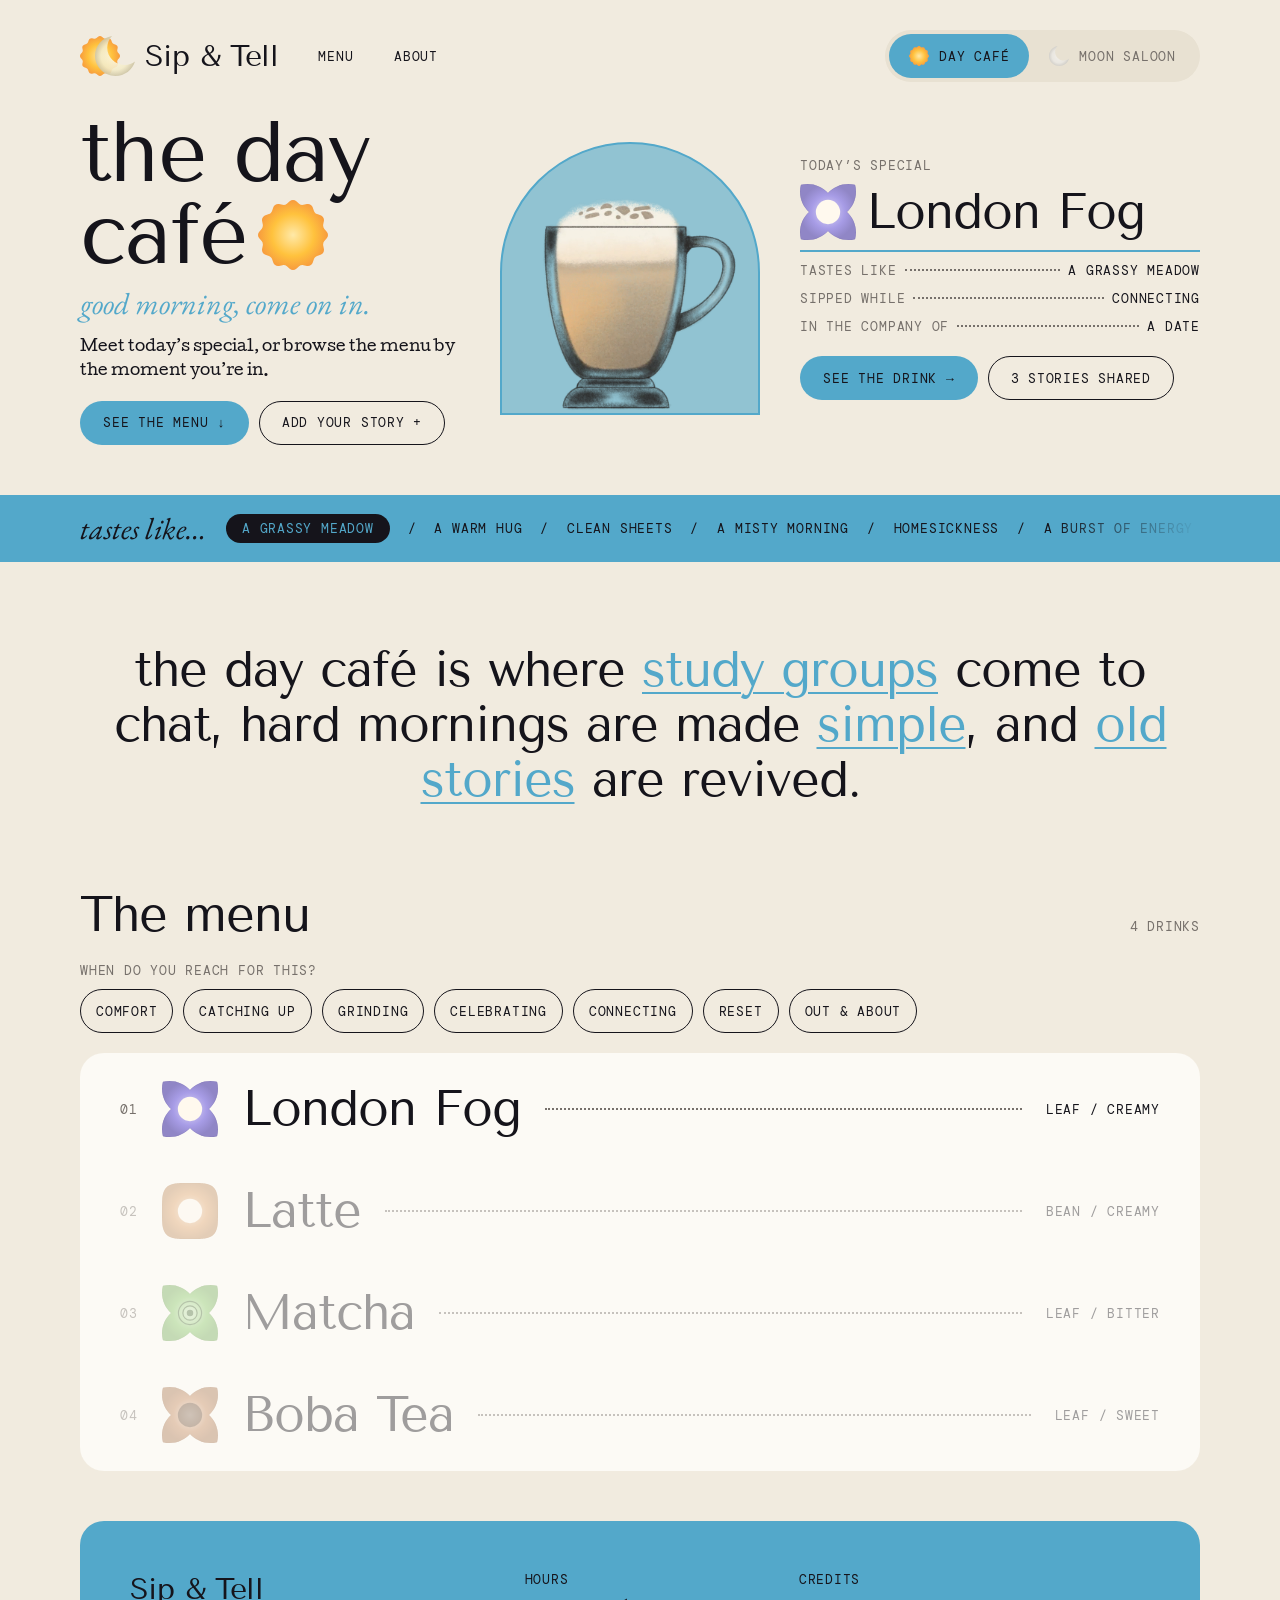
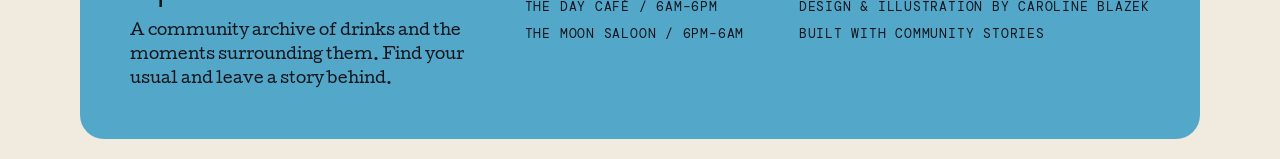
==== day/index.html @ 37a7fa0b "structural build" ====
<!doctype html>
<html lang="en" data-space="day" data-page="home" data-root="..">
<head>
  <meta charset="utf-8">
  <meta name="viewport" content="width=device-width, initial-scale=1">
  <title>The Day Café / Sip & Tell</title>
  <meta name="description" content="Sip & Tell is a community archive of drinks and the moments surrounding them.">
  <link rel="icon" href="../assets/favicon/favicon.svg" type="image/svg+xml">
  <link rel="icon" href="../favicon.ico" sizes="any">
  <link rel="preconnect" href="https://fonts.googleapis.com">
  <link rel="preconnect" href="https://fonts.gstatic.com" crossorigin>
  <link rel="stylesheet" href="../tokens.css">
  <link rel="stylesheet" href="../styles.css">
  <script src="../app.js" defer></script>
</head>
<body>
  <a class="skip-link" href="#main">Skip to content</a>
  <div id="app" aria-live="polite"></div>
  <noscript><p class="noscript">Sip &amp; Tell needs JavaScript to show its menu and stories.</p></noscript>
</body>
</html>
---- tokens.css ----
/* Sip & Tell design tokens. Mirrors tokens.json.
   Set the theme on <html> or <body>: data-space="day" | data-space="moon". */

@import url('https://fonts.googleapis.com/css2?family=Cutive&family=DM+Mono:wght@400;500&family=EB+Garamond:ital@1&family=Tenor+Sans&display=swap');

:root {
  /* Shared */
  --error: #FF5F6D;
  --mark-neutral: #BDB4CC;

  /* Type families */
  --font-display: 'Tenor Sans', serif;
  --font-italic: 'EB Garamond', serif;
  --font-body: 'Cutive', serif;
  --font-mono: 'DM Mono', monospace;

  /* Type scale */
  --fs-location: 86px;   /* home hero space name */
  --icon-location: 70px;
  --fs-display: 72px;
  --fs-header: 50px;
  --fs-wordmark: 30px;
  --fs-header-italic: 30px;
  --fs-inline-italic: 22px;
  --fs-body: 15px;
  --fs-mono: 15px;
  --fs-meta: 13px;
  --ls-display: -0.02em;
  --ls-meta: 0.06em;

  /* Spacing (Figma: Spacing collection, Desktop / Mobile modes) */
  --space-tight: 4px;     /* switch + toggle inner padding */
  --space-group: 10px;    /* inside a group: label + text, tags, list rows */
  --space-item: 20px;     /* between items in a card or section */
  --space-section: 30px;  /* card padding, between sections */
  --space-block: 50px;    /* large cards, big section breaks */

  /* Layout */
  --content-max: 1280px;
  --gutter: 80px;
  --section-gap: 50px;

  /* Shape */
  --radius-card: 24px;
  --radius-inner: 16px;
  --radius-pill: 999px;
  --stroke-hairline: 1px;
  --stroke-accent: 2px;

  /* Marks */
  --mark-core-blur: 5px;
}

/* The Day Café (default) */
:root,
[data-space="day"] {
  --page: #F1EBDF;
  --card: #FCFAF5;
  --track: #E8E1D2;
  --ink: #15141B;
  --muted: #76706B;
  --accent: #53A8CA;  /* the one Day blue, used everywhere incl. text (2.3:1 on page, 2.6:1 on card) */
  --on-accent: #15141B;
  --accent-rgb: 83 168 202;
  --ink-rgb: 21 20 27;
  --track-rgb: 232 225 210;
}

/* The Moon Saloon */
[data-space="moon"] {
  --page: #15141B;
  --card: #21202B;
  --track: #2E2C38;
  --ink: #F6F1E5;
  --muted: #9C96A0;
  --accent: #FF4FA3;
  --on-accent: #15141B;
  --accent-rgb: 255 79 163;
  --ink-rgb: 246 241 229;
  --track-rgb: 46 44 56;
}

/* Accent opacity steps */
:root, [data-space] {
  --accent-60: rgb(var(--accent-rgb) / 0.6);  /* hero + illustration cards, ink text on top */
  --accent-30: rgb(var(--accent-rgb) / 0.3);
  --accent-10: rgb(var(--accent-rgb) / 0.1);
  --ink-15: rgb(var(--ink-rgb) / 0.15);   /* progress track */
  --ink-10: rgb(var(--ink-rgb) / 0.1);    /* field + unselected card outlines */
  --track-60: rgb(var(--track-rgb) / 0.6); /* empty story placeholders */
  --error-10: rgb(255 95 109 / 0.12);     /* error banner */
}

@media (max-width: 1199px) {
  :root { --gutter: 40px; --fs-display: 60px; --fs-header: 42px; }
}
@media (max-width: 767px) {
  :root {
    /* From the Day Café mobile home (Figma: Type System / Mobile) */
    --gutter: 30px;
    --section-gap: 20px;
    --space-item: 15px;
    --space-section: 20px;
    --space-block: 20px;
    --fs-wordmark: 20px;
    --fs-location: 70px;
    --icon-location: 60px;
    --fs-display: 30px;   /* drink titles; mark sits left of the name */
    --fs-header: 30px;
    --fs-header-italic: 24px;
    --fs-inline-italic: 18px;
    --fs-body: 12px;
    --fs-mono: 10px;
    --fs-meta: 10px;
  }
}

/* Text styles */
.t-location { font: var(--fs-location)/0.95 var(--font-display); letter-spacing: var(--ls-display); }
.t-display { font: var(--fs-display)/1 var(--font-display); letter-spacing: var(--ls-display); }
.t-header { font: var(--fs-header)/1.1 var(--font-display); letter-spacing: var(--ls-display); }
.t-wordmark { font: var(--fs-wordmark)/normal var(--font-display); letter-spacing: var(--ls-display); }
.t-header-italic { font: italic var(--fs-header-italic)/1.25 var(--font-italic); }
.t-inline-italic { font: italic var(--fs-inline-italic)/1.3 var(--font-italic); }
.t-body { font: var(--fs-body)/1.6 var(--font-body); }
.t-mono { font: var(--fs-mono)/normal var(--font-mono); }
.t-meta { font: var(--fs-meta)/normal var(--font-mono); letter-spacing: var(--ls-meta); text-transform: uppercase; }
---- styles.css ----
/* Sip & Tell
   Mobile first. Tokens (colors, type, spacing) live in tokens.css.
   Breakpoints: 768px tablet, 900px three-column hero, 1200px desktop. */

/* ---------- base ---------- */

*, *::before, *::after { box-sizing: border-box; }
html { scroll-behavior: smooth; -webkit-text-size-adjust: 100%; }
@media (prefers-reduced-motion: reduce) { html { scroll-behavior: auto; } }
body {
  margin: 0;
  background: var(--page);
  color: var(--ink);
  font: var(--fs-body)/1.6 var(--font-body);
  -webkit-font-smoothing: antialiased;
}
img { display: block; max-width: 100%; height: auto; }
h1, h2, h3, p, ul, ol, dl, dd, figure { margin: 0; }
ul, ol { padding: 0; list-style: none; }
a { color: inherit; }
button { font: inherit; color: inherit; background: none; border: 0; padding: 0; cursor: pointer; }
hr.rule { border: 0; height: var(--stroke-accent); background: var(--accent); margin: 0; width: 100%; }

.accent { color: var(--accent); }
.muted { color: var(--muted); }
.visually-hidden { position: absolute; width: 1px; height: 1px; overflow: hidden; clip: rect(0 0 0 0); white-space: nowrap; }
.skip-link { position: absolute; left: 10px; top: -60px; z-index: 50; padding: 10px 20px; background: var(--ink); color: var(--page); border-radius: var(--radius-pill); font: var(--fs-meta) var(--font-mono); text-transform: uppercase; letter-spacing: var(--ls-meta); }
.skip-link:focus { top: 10px; }
.noscript { padding: 30px; }

/* Focus: 2px accent ring with a 2px gap, on everything you can tap */
:focus-visible { outline: 2px solid var(--accent); outline-offset: 2px; border-radius: var(--radius-pill); }

/* ---------- layout ---------- */

#app { max-width: 1440px; margin: 0 auto; }
.site-header, .page, .site-footer { padding-inline: var(--gutter); }
.page { display: flex; flex-direction: column; gap: var(--section-gap); padding-bottom: var(--section-gap); }
.card { background: var(--card); border-radius: var(--radius-card); padding: var(--space-section); }
.section-head { display: flex; align-items: baseline; justify-content: space-between; gap: var(--space-group); flex-wrap: wrap; margin-bottom: var(--space-item); }

/* ---------- buttons, links, chips ---------- */

.btn {
  display: inline-flex; align-items: center; justify-content: center; gap: var(--space-group);
  min-height: 44px; padding: 12px 22px; border-radius: var(--radius-pill);
  font: var(--fs-meta)/1 var(--font-mono); letter-spacing: var(--ls-meta); text-transform: uppercase; text-decoration: none;
  border: 1px solid transparent; transition: background-color .15s, color .15s, border-color .15s;
}
.btn-small { padding: 8px 20px; }
.btn-wide { width: 100%; }
.btn-primary { background: var(--accent); color: var(--on-accent); }
.btn-secondary { border-color: var(--ink); color: var(--ink); }
.button-row { display: flex; flex-wrap: wrap; gap: var(--space-group); }
.text-link {
  display: inline-flex; align-items: center; min-height: 44px; min-width: 44px; justify-content: center;
  font: var(--fs-meta)/1 var(--font-mono); letter-spacing: var(--ls-meta); text-transform: uppercase; text-decoration: none;
}
.text-link[aria-current="page"] { color: var(--accent); }
.inline-link { color: var(--accent); text-decoration: underline; text-decoration-thickness: 2px; text-underline-offset: .12em; }
a.inline-link:hover { color: var(--ink); }

@media (hover: hover) {
  .btn-primary:hover { background: var(--accent-60); }
  .btn-secondary:hover { background: var(--accent-10); border-color: var(--accent); }
  .text-link:hover { color: var(--accent); text-decoration: underline; }
  .chip:hover { border-color: var(--accent); color: var(--accent); }
}
.btn-primary:active { background: var(--ink); color: var(--page); }
.btn-secondary:active { background: var(--accent-30); border-color: var(--accent); }
.text-link:active { color: var(--accent-60); }
.btn:disabled, button:disabled { opacity: .4; cursor: default; }

/* ---------- header ---------- */

.site-header { display: flex; flex-direction: column; gap: var(--space-item); padding-top: var(--space-item); padding-bottom: var(--space-section); }
.header-row { display: flex; align-items: center; justify-content: space-between; gap: var(--space-group); }
.logo { display: inline-flex; align-items: center; gap: var(--space-group); min-height: 44px; text-decoration: none; }
.logo img { width: 45px; height: auto; }
.wordmark { font: var(--fs-wordmark)/1.2 var(--font-display); letter-spacing: var(--ls-display); }
.site-nav { display: flex; gap: var(--space-item); }
.switch { display: flex; padding: var(--space-tight); border-radius: var(--radius-pill); background: var(--track); }
.door {
  flex: 1; display: inline-flex; align-items: center; justify-content: center; gap: var(--space-group);
  min-height: 44px; padding: 8px 20px; border-radius: var(--radius-pill);
  font: var(--fs-meta)/1 var(--font-mono); letter-spacing: var(--ls-meta); text-transform: uppercase; text-decoration: none; color: var(--muted);
}
.door img { width: 20px; height: 20px; }
.door:not(.is-open) img { filter: grayscale(1); opacity: .6; }
.door.is-open { background: var(--accent); color: var(--on-accent); }
@media (hover: hover) { a.door:hover { background: var(--accent-10); color: var(--ink); } }
a.door:active { background: var(--accent-30); }

/* ---------- home: hero ---------- */

.hero { display: flex; flex-direction: column; gap: var(--space-item); }
.welcome { display: flex; flex-direction: column; gap: var(--space-group); }
.title-line { display: flex; align-items: center; gap: 12px; }
.title-icon { width: var(--icon-location); height: var(--icon-location); }
.greeting { color: var(--accent); }
.welcome .button-row { margin-top: var(--space-group); }

.stage { position: relative; display: block; width: min(100%, 380px); aspect-ratio: 380 / 400; margin: 20px auto 0; }
.arch { position: absolute; inset: 0; background: var(--accent-60); border: var(--stroke-accent) solid var(--accent); border-radius: 999px 999px 0 0; }
.stage-illo { position: absolute; left: 50%; bottom: 0; width: 86%; transform: translateX(-50%); max-height: 112%; object-fit: contain; object-position: bottom; }

.special { display: flex; flex-direction: column; gap: var(--space-group); }
.special-name { display: flex; align-items: center; gap: var(--space-group); }
.special-name .mark { width: 35px; height: 35px; }
.leader-list { display: flex; flex-direction: column; gap: var(--space-group); }
.leader-list div { display: flex; align-items: baseline; gap: 8px; font: var(--fs-meta)/1.4 var(--font-mono); letter-spacing: var(--ls-meta); text-transform: uppercase; }
.leader-list dt { color: var(--muted); }
.leader-list div::after { content: ""; order: 1; flex: 1; border-bottom: 2px dotted var(--muted); transform: translateY(-4px); }
.leader-list dd { order: 2; }
.special .button-row { margin-top: var(--space-group); }

/* ---------- home: ticker ---------- */

.ticker {
  margin-inline: calc(-1 * var(--gutter)); display: flex; align-items: center; gap: var(--space-item);
  padding: 15px var(--gutter); background: var(--accent); color: var(--on-accent); overflow: hidden;
}
.ticker-label { white-space: nowrap; flex: none; }
.ticker-track { display: flex; overflow: hidden; flex: 1; mask-image: linear-gradient(90deg, #000 85%, transparent); }
.ticker-list { display: flex; align-items: center; gap: 18px; padding-right: 18px; flex: none; animation: ticker 50s linear infinite; }
.ticker-list li { display: flex; align-items: center; gap: 18px; white-space: nowrap; font: var(--fs-meta)/1 var(--font-mono); letter-spacing: var(--ls-meta); text-transform: uppercase; }
.ticker-pill { padding: 8px 16px; border-radius: var(--radius-pill); background: #15141B; color: var(--accent); }
@keyframes ticker { to { transform: translateX(-100%); } }
@media (prefers-reduced-motion: reduce) { .ticker-list { animation: none; } }

/* ---------- home: statement ---------- */

.statement { text-align: center; max-width: 1200px; margin: 0 auto; padding-block: var(--space-section); }

/* ---------- home: menu ---------- */

.filters { display: flex; flex-direction: column; gap: var(--space-group); margin-bottom: var(--space-item); }
.chips { display: flex; flex-wrap: wrap; gap: var(--space-group); }
.chip {
  display: inline-flex; align-items: center; min-height: 44px; padding: 6px 15px; border: 1px solid var(--ink); border-radius: var(--radius-pill);
  font: var(--fs-meta)/1 var(--font-mono); letter-spacing: var(--ls-meta); text-transform: uppercase;
}
.chip-x { display: none; margin-left: 6px; }
.chip[aria-pressed="true"] { background: var(--accent); border-color: var(--accent); color: var(--on-accent); }
.chip[aria-pressed="true"] .chip-x { display: inline; }
.chip:active { background: var(--accent-30); }

.menu-list { position: relative; display: flex; flex-direction: column; gap: var(--space-group); padding: var(--space-group); background: var(--card); border-radius: var(--radius-card); }
.menu-row { position: relative; }
.row-main {
  display: flex; align-items: center; gap: 15px; width: 100%; min-height: 59px; padding: 10px 20px; border-radius: var(--radius-pill);
  text-align: left; text-decoration: none; color: var(--ink); border: 2px solid transparent;
}
.row-num { color: var(--muted); }
.row-mark { width: 35px; height: 35px; flex: none; }
.row-name { font: var(--fs-header)/1.05 var(--font-display); letter-spacing: var(--ls-display); white-space: nowrap; }
.row-leader, .row-meta, .pill-guest { display: none; }
.menu-row.is-published .row-main { border-color: var(--accent); }
.menu-row.is-published .row-main[aria-expanded="true"] { background: var(--accent); color: var(--on-accent); }
.menu-row.is-published .row-main:active { background: var(--accent-60); }
.menu-row.is-unpublished { opacity: .4; }
.menu-row.is-unpublished .row-main { cursor: default; }
.menu-row.is-guest .row-main { background: var(--guest-bg, #21202B); color: var(--guest-ink, #F6F1E5); }
[data-space="moon"] .menu-row.is-guest .row-main { --guest-bg: #FCFAF5; --guest-ink: #15141B; }
.menu-row.is-guest .row-num { color: inherit; opacity: .7; }
.menu-empty { padding: 20px; }

.drink-pop { display: none; flex-direction: column; gap: var(--space-group); margin-top: var(--space-group); }
.row-main[aria-expanded="true"] + .drink-pop { display: flex; }
.pop-card { display: flex; flex-direction: column; gap: 15px; padding: 20px; background: var(--card); border: var(--stroke-accent) solid var(--accent); border-radius: var(--radius-card); }
.tags { display: flex; flex-wrap: wrap; gap: 8px; }
.tag { padding: 6px 12px; border-radius: var(--radius-pill); font: var(--fs-meta)/1 var(--font-mono); letter-spacing: var(--ls-meta); text-transform: uppercase; color: var(--on-accent); }
.tag-0 { background: var(--accent); }
.tag-1 { background: var(--accent-60); }
.tag-2 { background: var(--accent-30); color: var(--ink); }
.pop-illo { display: flex; justify-content: center; height: 200px; padding: 10px; background: var(--accent-60); border: var(--stroke-accent) solid var(--accent); border-radius: var(--radius-card); overflow: hidden; }
.pop-illo img { height: 100%; width: auto; object-fit: contain; }

/* ---------- footer ---------- */

.site-footer { padding-bottom: var(--space-item); }
.footer-card { display: flex; flex-direction: column; gap: 15px; padding: 28px 24px; background: var(--accent); color: var(--on-accent); border-radius: var(--radius-card); }
.footer-col { display: flex; flex-direction: column; gap: var(--space-group); }
.footer-project .t-body { max-width: 340px; }

/* ---------- drink page ---------- */

.breadcrumb { display: flex; justify-content: space-between; align-items: center; margin-top: calc(-1 * var(--space-item)); }
.back-link { text-decoration: underline; text-decoration-color: var(--accent); justify-content: flex-start; }
.crumbs { display: none; }

.drink-hero { display: flex; flex-direction: column-reverse; gap: var(--space-item); }
.title-card { display: flex; flex-direction: column; gap: 15px; }
.title-top { display: flex; flex-direction: column; gap: 15px; }
.drink-name { display: flex; align-items: center; gap: 15px; }
.drink-mark { width: 44px; height: 44px; flex: none; }
.details { display: flex; flex-direction: column; gap: 15px; }
.details div { display: flex; flex-direction: column; gap: var(--space-group); }
.traits { display: flex; gap: var(--space-item); flex-wrap: wrap; }
.traits > span { display: flex; flex-direction: column; gap: 4px; }
.mark-card { display: flex; align-items: center; justify-content: center; padding: 20px; height: 380px; background: var(--accent-60); border: var(--stroke-accent) solid var(--accent); border-radius: var(--radius-card); overflow: hidden; }
.mark-card img { height: 100%; width: auto; object-fit: contain; }

.recipe-card { display: flex; flex-direction: column; gap: 15px; }
.recipe-top { display: flex; flex-direction: column; gap: 15px; }
.controls { display: flex; flex-wrap: wrap; gap: var(--space-group); }
.toggle { display: inline-flex; padding: 2px; border-radius: var(--radius-pill); background: var(--track); }
.toggle button { min-height: 44px; padding: 6px 15px; border-radius: var(--radius-pill); font: var(--fs-meta)/1 var(--font-mono); letter-spacing: var(--ls-meta); text-transform: uppercase; }
.toggle button[aria-pressed="true"] { background: var(--accent); color: var(--on-accent); }
@media (hover: hover) { .toggle button[aria-pressed="false"]:hover { background: var(--accent-10); } }
.toggle button[aria-pressed="false"]:active { background: var(--accent-30); }
.stepper { display: inline-flex; align-items: center; border: 1px solid var(--ink); border-radius: var(--radius-pill); }
.stepper button { min-width: 44px; min-height: 44px; font: var(--fs-meta)/1 var(--font-mono); }
.recipe-group { display: flex; flex-direction: column; gap: var(--space-group); }
.ingredients, .method { display: flex; flex-direction: column; gap: var(--space-group); font: var(--fs-mono)/1.6 var(--font-mono); letter-spacing: var(--ls-meta); text-transform: uppercase; }
.ingredients li { display: flex; align-items: baseline; gap: 8px; }
.leader { flex: 1; border-bottom: 2px dotted var(--muted); transform: translateY(-4px); }
.method { counter-reset: step; }
.method li { counter-increment: step; display: flex; gap: 14px; }
.method li::before { content: counter(step) "."; color: var(--accent); }

.people-card { display: flex; flex-direction: column; align-items: flex-start; gap: var(--space-item); border: var(--stroke-accent) solid var(--accent); }
.answers { display: flex; flex-direction: column; gap: 15px; width: 100%; }
.answer-row { display: flex; flex-direction: column; gap: var(--space-group); }
.bar { display: flex; gap: 4px; width: 100%; }
.seg { display: flex; flex-direction: column; gap: 10px; flex-basis: 0; min-width: 0; padding: 10px; border-radius: var(--radius-inner); background: var(--accent-60); color: var(--on-accent); }
.seg-other { background: var(--accent-10); color: var(--muted); }

.stories { display: flex; gap: 15px; overflow-x: auto; scroll-snap-type: x mandatory; padding-bottom: 6px; margin-inline: calc(-1 * var(--gutter)); padding-inline: var(--gutter); scroll-padding-inline: var(--gutter); }
.story-card { flex: 0 0 290px; scroll-snap-align: start; display: flex; flex-direction: column; gap: 15px; padding: 20px; border: var(--stroke-accent) solid var(--accent); }
.story-top, .story-bottom { display: flex; justify-content: space-between; align-items: center; gap: var(--space-group); }
.story-mark { width: 28px; height: 28px; }
.story-text em { font: italic var(--fs-inline-italic)/1.3 var(--font-italic); color: var(--accent); }
.story-bottom { margin-top: auto; }

.not-found { display: flex; flex-direction: column; gap: var(--space-item); padding-block: var(--space-block); }

/* ---------- about ---------- */

.about-intro { display: flex; flex-direction: column; gap: 15px; }
.about-columns { display: flex; flex-direction: column; gap: var(--space-group); }
.steps-section h2, .icons-section h2 { margin-bottom: var(--space-item); }
.steps { display: grid; gap: 15px; }
.step { display: flex; flex-direction: column; gap: var(--space-group); }
.icons-card { display: flex; flex-direction: column; align-items: center; gap: var(--space-item); }
.icon-example { display: flex; flex-direction: column; align-items: center; gap: 15px; }
.icon-example img { width: 160px; height: 160px; }
.icon-lists { display: flex; flex-direction: column; gap: var(--space-item); width: 100%; }
.icon-group { display: flex; flex-direction: column; gap: 15px; }
.icon-row { display: flex; flex-wrap: wrap; gap: 15px; }
.icon-row li { display: flex; flex-direction: column; align-items: center; gap: var(--space-group); width: 72px; }
.icon-tile { display: grid; place-items: center; width: 72px; height: 72px; }
.icon-tile img { width: 100%; height: 100%; }
.icon-core { background: #DCD6E4; border-radius: var(--radius-inner); }
.icon-core img { width: 34px; height: 34px; }
.pull-quote { display: flex; flex-direction: column; align-items: center; gap: var(--space-item); text-align: center; padding-block: var(--space-item); }
.stacked-logo { display: flex; flex-direction: column; align-items: center; gap: var(--space-group); }
.stacked-logo img { width: 110px; }

/* ---------- tablet ---------- */

@media (min-width: 768px) {
  .site-header { flex-direction: row; align-items: center; justify-content: space-between; padding-top: 30px; }
  .header-row { gap: 36px; }
  .site-nav { gap: 36px; }
  .switch { flex: none; }
  .door { flex: none; }
  .logo img { width: 55px; }

  .row-leader { display: block; flex: 1; border-bottom: 2px dotted var(--muted); align-self: center; min-width: 20px; }
  .row-meta, .pill-guest { display: inline-flex; }
  .pill-guest { padding: 4px 10px; border-radius: var(--radius-pill); background: var(--guest-pill, #FF4FA3); color: #15141B; white-space: nowrap; }
  [data-space="moon"] .pill-guest { --guest-pill: #53A8CA; }
  .row-main { min-height: 84px; padding: 16px 28px; gap: 24px; }
  .row-mark { width: 56px; height: 56px; }

  .footer-card { flex-direction: row; justify-content: space-between; gap: 40px; padding: var(--space-block); }

  .crumbs { display: block; }
  .stories { margin-inline: 0; padding-inline: 0; }
  .story-card { flex-basis: 360px; padding: var(--space-section); }
  .steps { grid-template-columns: repeat(2, 1fr); }
  .about-columns { flex-direction: row; gap: var(--space-block); }
  .about-columns p { flex: 1; }
  .card { padding: var(--space-block); }
  .story-card { padding: var(--space-section); }
}

/* ---------- desktop ---------- */

@media (min-width: 900px) {
  .hero { display: grid; grid-template-columns: 1fr 1fr; align-items: center; gap: 40px; }
  .hero .stage { grid-column: 1 / -1; grid-row: 2; }
  .stage { margin: 0 auto; }
  .special-name .mark { width: 56px; height: 56px; }

  .drink-hero { display: grid; grid-template-columns: 1fr 560px; gap: 30px; }
  .mark-card { height: auto; min-height: 600px; }
  .title-card { gap: 30px; }
  .drink-mark { width: 70px; height: 70px; }
  .details div { flex-direction: row; gap: 30px; }
  .details dt { flex: 0 0 130px; }
  .btn-wide { width: auto; align-self: flex-end; }

  .recipe-top { flex-direction: row; justify-content: space-between; align-items: center; }
  .recipe-group { flex-direction: row; gap: 24px; }
  .recipe-group > p { flex: 0 0 130px; }
  .ingredients, .method { flex: 1; }
  .recipe-card { gap: 30px; }

  .answer-row { flex-direction: row; align-items: center; gap: 30px; }
  .answer-row > p { flex: 0 0 260px; }
  .seg { flex-direction: row; justify-content: space-between; align-items: center; padding: 14px 20px; }

  .steps { grid-template-columns: repeat(4, 1fr); }
  .icons-card { flex-direction: row; align-items: center; gap: var(--space-block); }
  .icon-example img { width: 200px; height: 200px; }
  .icon-row { gap: 30px 60px; }
}

@media (min-width: 900px) and (hover: hover) {
  /* Desktop menu: hovering a drink opens its popup beside the list */
  .menu-row.is-published .row-main { border-color: transparent; }
  .menu-row.is-published:hover .row-main,
  .menu-row.is-published:focus-within .row-main { background: var(--accent); color: var(--on-accent); }
  .menu-row.is-published:hover .row-num,
  .menu-row.is-published:hover .row-meta { color: var(--on-accent); }
  .drink-pop { position: absolute; z-index: 5; left: 30%; top: -10px; flex-direction: row; margin: 0; pointer-events: auto; }
  .row-main[aria-expanded="true"] + .drink-pop { display: none; }
  .menu-row.is-published:hover .drink-pop,
  .menu-row.is-published:focus-within .drink-pop { display: flex; }
  .pop-card { width: 330px; }
  .pop-illo { width: 330px; height: auto; min-height: 360px; }
}

/* Wide desktop: the three-column hero from the Figma desktop page */

@media (min-width: 1200px) {
  .hero { grid-template-columns: 380px 1fr 400px; }
  .hero .stage { grid-column: auto; grid-row: auto; }
}
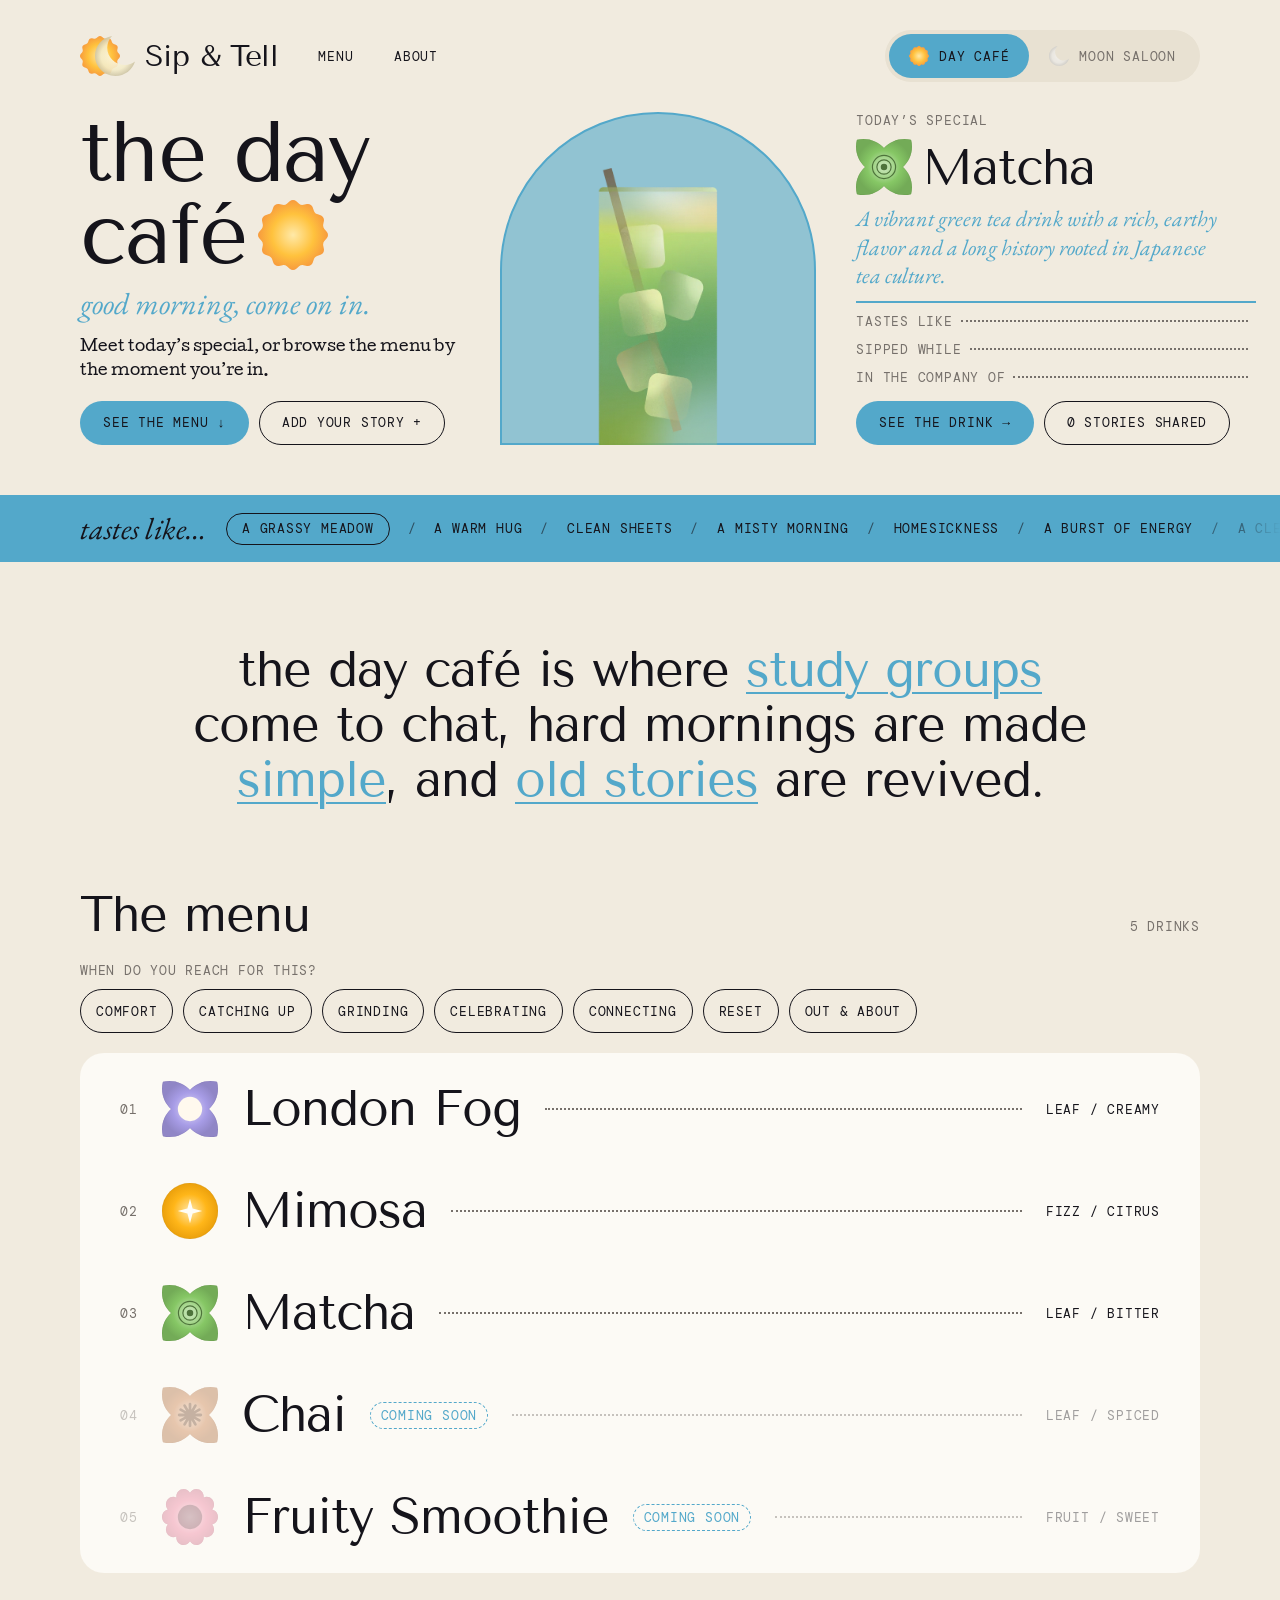
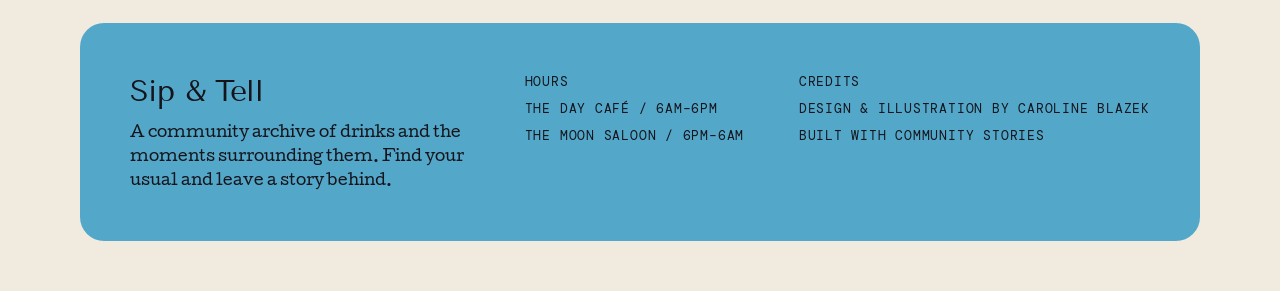
==== commit 01e186f7: "more updates" ====
--- a/day/index.html
+++ b/day/index.html
@@ -4,7 +4,18 @@
   <meta charset="utf-8">
   <meta name="viewport" content="width=device-width, initial-scale=1">
   <title>The Day Café / Sip & Tell</title>
-  <meta name="description" content="Sip & Tell is a community archive of drinks and the moments surrounding them.">
+  <meta name="description" content="A community archive of drinks and the moments surrounding them. Visit the Day Café (6AM–6PM) or the Moon Saloon (6PM–6AM), and leave a story about your usual.">
+  <!-- Link previews (Slack, iMessage, etc.). Scrapers need absolute URLs: update BASE if the site moves. -->
+  <meta property="og:type" content="website">
+  <meta property="og:site_name" content="Sip &amp; Tell">
+  <meta property="og:title" content="The Day Café / Sip & Tell">
+  <meta property="og:description" content="A community archive of drinks and the moments surrounding them. Visit the Day Café (6AM–6PM) or the Moon Saloon (6PM–6AM), and leave a story about your usual.">
+  <meta property="og:image" content="https://carolineblazek.github.io/sip-and-tell/assets/brand/social-preview.png">
+  <meta property="og:image:width" content="1200">
+  <meta property="og:image:height" content="630">
+  <meta property="og:image:alt" content="The Sip &amp; Tell eclipse logo beside a matcha in a blue arch and a margarita in a pink arch.">
+  <meta name="twitter:card" content="summary_large_image">
+  <meta name="theme-color" content="#F1EBDF">
   <link rel="icon" href="../assets/favicon/favicon.svg" type="image/svg+xml">
   <link rel="icon" href="../favicon.ico" sizes="any">
   <link rel="preconnect" href="https://fonts.googleapis.com">
@@ -15,7 +26,7 @@
 </head>
 <body>
   <a class="skip-link" href="#main">Skip to content</a>
-  <div id="app" aria-live="polite"></div>
+  <div id="app" aria-live="polite"><div class="loader" role="status"><svg class="loader-mark" width="110" height="80" aria-hidden="true" viewBox="0 0 55 40" fill="none" xmlns="http://www.w3.org/2000/svg"> <g clip-path="url(#clip0_loader)"> <path class="loader-sun" d="M18.0904 0.712916C19.186 -0.237639 20.814 -0.237639 21.9096 0.712916L23.4825 2.07755C24.1585 2.66408 25.0666 2.90739 25.9453 2.73747L27.9898 2.3421C29.4139 2.06671 30.8237 2.88067 31.2973 4.25169L31.9771 6.21994C32.2693 7.06591 32.9341 7.73066 33.7801 8.02286L35.7483 8.70271C37.1193 9.17626 37.9333 10.5861 37.6579 12.0102L37.2625 14.0547C37.0926 14.9334 37.3359 15.8415 37.9224 16.5175L39.2871 18.0904C40.2376 19.186 40.2376 20.814 39.2871 21.9096L37.9224 23.4825C37.3359 24.1585 37.0926 25.0666 37.2625 25.9453L37.6579 27.9898C37.9333 29.4139 37.1193 30.8237 35.7483 31.2973L33.7801 31.9771C32.9341 32.2693 32.2693 32.9341 31.9771 33.7801L31.2973 35.7483C30.8237 37.1193 29.4139 37.9333 27.9898 37.6579L25.9453 37.2625C25.0666 37.0926 24.1585 37.3359 23.4825 37.9224L21.9096 39.2871C20.814 40.2376 19.186 40.2376 18.0904 39.2871L16.5175 37.9224C15.8415 37.3359 14.9334 37.0926 14.0547 37.2625L12.0102 37.6579C10.5861 37.9333 9.17626 37.1193 8.70271 35.7483L8.02286 33.7801C7.73066 32.9341 7.06591 32.2693 6.21994 31.9771L4.25169 31.2973C2.88067 30.8237 2.06671 29.4139 2.3421 27.9898L2.73747 25.9453C2.90739 25.0666 2.66408 24.1585 2.07755 23.4825L0.712916 21.9096C-0.237639 20.814 -0.237639 19.186 0.712916 18.0904L2.07755 16.5175C2.66408 15.8415 2.90739 14.9334 2.73747 14.0547L2.3421 12.0102C2.06671 10.5861 2.88067 9.17626 4.25169 8.70271L6.21994 8.02286C7.06591 7.73066 7.73066 7.06591 8.02286 6.21994L8.70271 4.25169C9.17626 2.88068 10.5861 2.06671 12.0102 2.3421L14.0547 2.73747C14.9334 2.90739 15.8415 2.66408 16.5175 2.07755L18.0904 0.712916Z" fill="url(#paint0_radial_loader)"/> <path class="loader-moon" opacity="0.9" d="M32.0293 0C29.0637 3.07126 27.2432 7.22936 27.2432 11.8066C27.2432 21.26 35.0095 28.9238 44.5889 28.9238C48.4963 28.9237 52.1011 27.6468 55.001 25.4951C52.5316 33.8748 44.6945 39.9999 35.4062 40C24.1364 40 15.0001 30.9838 15 19.8623C15 9.87587 22.3664 1.588 32.0293 0Z" fill="url(#paint1_radial_loader)"/> </g> <defs> <radialGradient id="paint0_radial_loader" cx="0" cy="0" r="1" gradientUnits="userSpaceOnUse" gradientTransform="translate(20 20) scale(20)"> <stop stop-color="#FFE9A8"/> <stop offset="0.6" stop-color="#FFC23D"/> <stop offset="1" stop-color="#F79B3E"/> </radialGradient> <radialGradient id="paint1_radial_loader" cx="0" cy="0" r="1" gradientUnits="userSpaceOnUse" gradientTransform="translate(35.0005 20) scale(20.0005 20)"> <stop stop-color="#FFFBE6"/> <stop offset="0.7" stop-color="#F3EBC8"/> <stop offset="1" stop-color="#CFC6A6"/> </radialGradient> <clipPath id="clip0_loader"> <rect width="55" height="40" fill="white"/> </clipPath> </defs> </svg><span class="visually-hidden">Loading</span></div></div>
   <noscript><p class="noscript">Sip &amp; Tell needs JavaScript to show its menu and stories.</p></noscript>
 </body>
 </html>
--- a/styles.css
+++ b/styles.css
@@ -7,6 +7,7 @@
 *, *::before, *::after { box-sizing: border-box; }
 html { scroll-behavior: smooth; -webkit-text-size-adjust: 100%; }
 @media (prefers-reduced-motion: reduce) { html { scroll-behavior: auto; } }
+p, li, dd { text-wrap: pretty; } /* no one-word last lines */
 body {
   margin: 0;
   background: var(--page);
@@ -23,13 +24,23 @@
 
 .accent { color: var(--accent); }
 .muted { color: var(--muted); }
+html, body { overflow-x: clip; } /* lets the ticker bleed edge to edge without a sideways scroll */
 .visually-hidden { position: absolute; width: 1px; height: 1px; overflow: hidden; clip: rect(0 0 0 0); white-space: nowrap; }
 .skip-link { position: absolute; left: 10px; top: -60px; z-index: 50; padding: 10px 20px; background: var(--ink); color: var(--page); border-radius: var(--radius-pill); font: var(--fs-meta) var(--font-mono); text-transform: uppercase; letter-spacing: var(--ls-meta); }
 .skip-link:focus { top: 10px; }
 .noscript { padding: 30px; }
+/* Loader: sits in the page shell until the menu and stories arrive. It waits a beat before
+   showing so fast loads don't flash, then the moon drifts across the turning sun. */
+.loader { position: fixed; inset: 0; display: grid; place-items: center; background: var(--page); opacity: 0; animation: loader-in .4s ease .3s forwards; }
+.loader-mark { overflow: visible; }
+.loader-sun { transform-box: fill-box; transform-origin: center; animation: sun-spin 6s linear infinite; }
+.loader-moon { animation: loader-eclipse 1.6s ease-in-out infinite alternate; }
+@keyframes loader-in { to { opacity: 1; } }
+@keyframes loader-eclipse { from { transform: translateX(6px); } to { transform: translateX(-14px); } }
 
 /* Focus: 2px accent ring with a 2px gap, on everything you can tap */
-:focus-visible { outline: 2px solid var(--accent); outline-offset: 2px; border-radius: var(--radius-pill); }
+:focus-visible { outline: 2px solid var(--accent); outline-offset: 2px; }
+.text-link { border-radius: var(--radius-pill); } /* gives the focus ring on text links a pill shape */
 
 /* ---------- layout ---------- */
 
@@ -58,13 +69,51 @@
 }
 .text-link[aria-current="page"] { color: var(--accent); }
 .inline-link { color: var(--accent); text-decoration: underline; text-decoration-thickness: 2px; text-underline-offset: .12em; }
-a.inline-link:hover { color: var(--ink); }
+button.inline-link { font: inherit; letter-spacing: inherit; text-transform: inherit; padding: 0; background: none; border: 0; cursor: pointer; }
+.inline-link:is(a, button):hover { color: var(--ink); }
 
 @media (hover: hover) {
   .btn-primary:hover { background: var(--accent-60); }
   .btn-secondary:hover { background: var(--accent-10); border-color: var(--accent); }
   .text-link:hover { color: var(--accent); text-decoration: underline; }
   .chip:hover { border-color: var(--accent); color: var(--accent); }
+  /* Logo: the sun turns and the moon slides across it */
+  .wordmark { transition: color .2s; }
+  .logo:hover .wordmark { color: var(--accent); }
+  .logo:hover .logo-sun, .stacked-logo:hover .logo-sun { transform: rotate(45deg); }
+  .logo:hover .logo-moon, .stacked-logo:hover .logo-moon { transform: translateX(-5px); }
+  .stacked-logo:hover .wordmark { color: var(--accent); }
+
+  /* Cards lift on a soft accent glow */
+  .story-card:not(.story-placeholder), .step { transition: transform .3s ease, box-shadow .3s ease; }
+  .story-card:not(.story-placeholder):hover, .step:hover {
+    transform: translateY(-6px);
+    box-shadow: 0 20px 28px -22px var(--accent-60), 0 12px 36px -16px var(--accent-10);
+  }
+
+  /* Space title: the sun spins, the moon rocks */
+  .t-location:hover .title-icon { animation: icon-play 1.6s ease-in-out infinite; }
+  [data-space="day"] .t-location:hover .title-icon { animation: sun-spin 6s linear infinite; }
+
+  /* Hero: the arch fills in and the drink raises a toast */
+  .arch { transition: background-color .3s ease; }
+  .stage-illo { transition: transform .45s cubic-bezier(.3, 1.4, .5, 1); transform-origin: 50% 100%; }
+  .stage:hover .arch { background: var(--accent); }
+  .stage:hover .stage-illo { transform: translateX(-50%) translateY(-10px) rotate(-4deg); }
+
+  /* Drink marks give a little turn */
+  .row-mark, .drink-mark, .q-drink-mark, .special-name .mark { transition: transform .45s cubic-bezier(.3, 1.4, .5, 1); }
+  .menu-row.is-published:hover .row-mark, .drink-name:hover .drink-mark, .q-drink-card:hover .q-drink-mark, .special-name:hover .mark { transform: rotate(30deg) scale(1.08); }
+
+  /* Drink page illustration and About icons */
+  /* Inset shadow paints over the 60% fill, so the full accent can fade in like the hero arch */
+  .mark-card { box-shadow: inset 0 0 0 2000px transparent; transition: box-shadow .3s ease; }
+  .mark-card:hover { box-shadow: inset 0 0 0 2000px var(--accent); }
+  .mark-card img { transition: transform .45s cubic-bezier(.3, 1.4, .5, 1); transform-origin: 50% 100%; }
+  .mark-card:hover img { transform: translateY(-8px) scale(1.02); }
+  .icon-tile, .icon-example img { transition: transform .35s cubic-bezier(.3, 1.4, .5, 1); }
+  .icon-row li:hover .icon-tile { transform: translateY(-4px) rotate(-6deg); }
+  .icon-example:hover img { transform: rotate(20deg); }
 }
 .btn-primary:active { background: var(--ink); color: var(--page); }
 .btn-secondary:active { background: var(--accent-30); border-color: var(--accent); }
@@ -76,7 +125,9 @@
 .site-header { display: flex; flex-direction: column; gap: var(--space-item); padding-top: var(--space-item); padding-bottom: var(--space-section); }
 .header-row { display: flex; align-items: center; justify-content: space-between; gap: var(--space-group); }
 .logo { display: inline-flex; align-items: center; gap: var(--space-group); min-height: 44px; text-decoration: none; }
-.logo img { width: 45px; height: auto; }
+.logo img, .logo-mark { width: 45px; height: auto; }
+.logo-mark { overflow: visible; }
+.logo-sun, .logo-moon { transform-box: fill-box; transform-origin: center; transition: transform .6s cubic-bezier(.3, 1.4, .5, 1); }
 .wordmark { font: var(--fs-wordmark)/1.2 var(--font-display); letter-spacing: var(--ls-display); }
 .site-nav { display: flex; gap: var(--space-item); }
 .switch { display: flex; padding: var(--space-tight); border-radius: var(--radius-pill); background: var(--track); }
@@ -94,15 +145,16 @@
 /* ---------- home: hero ---------- */
 
 .hero { display: flex; flex-direction: column; gap: var(--space-item); }
-.welcome { display: flex; flex-direction: column; gap: var(--space-group); }
+.welcome { display: flex; flex-direction: column; gap: var(--space-item); }
+.welcome-text { display: flex; flex-direction: column; gap: var(--space-group); }
 .title-line { display: flex; align-items: center; gap: 12px; }
 .title-icon { width: var(--icon-location); height: var(--icon-location); }
 .greeting { color: var(--accent); }
-.welcome .button-row { margin-top: var(--space-group); }
 
 .stage { position: relative; display: block; width: min(100%, 380px); aspect-ratio: 380 / 400; margin: 20px auto 0; }
 .arch { position: absolute; inset: 0; background: var(--accent-60); border: var(--stroke-accent) solid var(--accent); border-radius: 999px 999px 0 0; }
-.stage-illo { position: absolute; left: 50%; bottom: 0; width: 86%; transform: translateX(-50%); max-height: 112%; object-fit: contain; object-position: bottom; }
+/* Hero: illustration is 75% of the arch width, centered, flush with the bottom */
+.stage-illo { position: absolute; left: 50%; bottom: 0; width: 75%; height: auto; max-height: 100%; transform: translateX(-50%); object-fit: contain; object-position: bottom; }
 
 .special { display: flex; flex-direction: column; gap: var(--space-group); }
 .special-name { display: flex; align-items: center; gap: var(--space-group); }
@@ -117,20 +169,35 @@
 /* ---------- home: ticker ---------- */
 
 .ticker {
-  margin-inline: calc(-1 * var(--gutter)); display: flex; align-items: center; gap: var(--space-item);
-  padding: 15px var(--gutter); background: var(--accent); color: var(--on-accent); overflow: hidden;
+  /* Full-bleed: spans the whole screen even past the 1440 layout; the label stays on the gutter and the track runs off the right edge */
+  margin-inline: calc(50% - 50vw); display: flex; align-items: center; gap: var(--space-item);
+  padding: 15px 0 15px calc(50vw - 50%); background: var(--accent); color: var(--on-accent); overflow: hidden;
 }
 .ticker-label { white-space: nowrap; flex: none; }
-.ticker-track { display: flex; overflow: hidden; flex: 1; mask-image: linear-gradient(90deg, #000 85%, transparent); }
+.ticker-track { display: flex; overflow: hidden; flex: 1; mask-image: linear-gradient(90deg, #000 92%, transparent); }
 .ticker-list { display: flex; align-items: center; gap: 18px; padding-right: 18px; flex: none; animation: ticker 50s linear infinite; }
-.ticker-list li { display: flex; align-items: center; gap: 18px; white-space: nowrap; font: var(--fs-meta)/1 var(--font-mono); letter-spacing: var(--ls-meta); text-transform: uppercase; }
-.ticker-pill { padding: 8px 16px; border-radius: var(--radius-pill); background: #15141B; color: var(--accent); }
+.ticker-list li { display: flex; align-items: center; gap: 18px; padding-block: 2px; white-space: nowrap; font: var(--fs-meta)/1 var(--font-mono); letter-spacing: var(--ls-meta); text-transform: uppercase; }
+.ticker-list .sep { opacity: .6; }
+/* Tastes with a hero: outlined pill you can pick; the picked one is solid */
+.ticker-pick {
+  min-height: 32px; padding: 6px 15px; border: 1px solid #15141B; border-radius: var(--radius-pill); color: #15141B;
+  font: inherit; letter-spacing: inherit; text-transform: inherit; transition: background-color .15s, color .15s;
+}
+.ticker-pick[aria-pressed="true"] { background: #15141B; color: var(--accent); }
+@media (hover: hover) { .ticker-pick[aria-pressed="false"]:hover { background: var(--ink-10); } }
+.ticker-pick:active { background: rgb(21 20 27 / .3); }
+.ticker-pick:focus-visible { outline-color: #15141B; }
+/* Keyboard focus pauses the ticker; a mouse click on a pick doesn't, so it keeps moving once the cursor leaves */
+.ticker-track:hover .ticker-list, .ticker-track:has(:focus-visible) .ticker-list { animation-play-state: paused; }
 @keyframes ticker { to { transform: translateX(-100%); } }
-@media (prefers-reduced-motion: reduce) { .ticker-list { animation: none; } }
+@keyframes sun-spin { to { transform: rotate(360deg); } }
+@keyframes icon-play { 0%, 100% { transform: rotate(0); } 30% { transform: rotate(-14deg); } 70% { transform: rotate(10deg); } }
+@media (prefers-reduced-motion: reduce) { .ticker-list, .title-icon, .loader-sun, .loader-moon { animation: none !important; } * { transition-duration: 0s !important; transition-delay: 0s !important; } }
 
 /* ---------- home: statement ---------- */
 
 .statement { text-align: center; max-width: 1200px; margin: 0 auto; padding-block: var(--space-section); }
+.statement .t-header, .pull-quote > .t-header { max-width: 30ch; margin-inline: auto; }
 
 /* ---------- home: menu ---------- */
 
@@ -148,7 +215,7 @@
 .menu-list { position: relative; display: flex; flex-direction: column; gap: var(--space-group); padding: var(--space-group); background: var(--card); border-radius: var(--radius-card); }
 .menu-row { position: relative; }
 .row-main {
-  display: flex; align-items: center; gap: 15px; width: 100%; min-height: 59px; padding: 10px 20px; border-radius: var(--radius-pill);
+  display: flex; align-items: center; gap: 10px; width: 100%; min-height: 59px; padding: 10px 16px; border-radius: var(--radius-pill);
   text-align: left; text-decoration: none; color: var(--ink); border: 2px solid transparent;
 }
 .row-num { color: var(--muted); }
@@ -158,8 +225,13 @@
 .menu-row.is-published .row-main { border-color: var(--accent); }
 .menu-row.is-published .row-main[aria-expanded="true"] { background: var(--accent); color: var(--on-accent); }
 .menu-row.is-published .row-main:active { background: var(--accent-60); }
-.menu-row.is-unpublished { opacity: .4; }
 .menu-row.is-unpublished .row-main { cursor: default; }
+/* Coming-soon drinks: the row fades back, the pill stays crisp so it reads as planned, not broken */
+.menu-row.is-unpublished .row-main > :not(.pill-soon) { opacity: .4; }
+/* Phones: the pill sits under the name, and a long name like Fruity Smoothie can wrap */
+.row-title { display: flex; flex-direction: column; align-items: flex-start; gap: 6px; min-width: 0; }
+.row-title .row-name { white-space: normal; }
+.pill-soon { padding: 4px 10px; border: 1.5px dashed var(--accent); border-radius: var(--radius-pill); color: var(--accent); white-space: nowrap; }
 .menu-row.is-guest .row-main { background: var(--guest-bg, #21202B); color: var(--guest-ink, #F6F1E5); }
 [data-space="moon"] .menu-row.is-guest .row-main { --guest-bg: #FCFAF5; --guest-ink: #15141B; }
 .menu-row.is-guest .row-num { color: inherit; opacity: .7; }
@@ -169,16 +241,15 @@
 .row-main[aria-expanded="true"] + .drink-pop { display: flex; }
 .pop-card { display: flex; flex-direction: column; gap: 15px; padding: 20px; background: var(--card); border: var(--stroke-accent) solid var(--accent); border-radius: var(--radius-card); }
 .tags { display: flex; flex-wrap: wrap; gap: 8px; }
-.tag { padding: 6px 12px; border-radius: var(--radius-pill); font: var(--fs-meta)/1 var(--font-mono); letter-spacing: var(--ls-meta); text-transform: uppercase; color: var(--on-accent); }
-.tag-0 { background: var(--accent); }
-.tag-1 { background: var(--accent-60); }
-.tag-2 { background: var(--accent-30); color: var(--ink); }
-.pop-illo { display: flex; justify-content: center; height: 200px; padding: 10px; background: var(--accent-60); border: var(--stroke-accent) solid var(--accent); border-radius: var(--radius-card); overflow: hidden; }
-.pop-illo img { height: 100%; width: auto; object-fit: contain; }
+/* The tags are the range of answers, not a ranking, so they share one fill */
+.tag { padding: 6px 12px; border-radius: var(--radius-pill); font: var(--fs-meta)/1 var(--font-mono); letter-spacing: var(--ls-meta); text-transform: uppercase; color: var(--on-accent); background: var(--accent); }
+/* Illustration boxes: accent-60 card, drink fills the width and sits on the bottom */
+.pop-illo { display: flex; justify-content: center; align-items: flex-end; padding: 30px; background: linear-gradient(var(--accent-60), var(--accent-60)), var(--card); border: var(--stroke-accent) solid var(--accent); border-radius: var(--radius-card); overflow: hidden; }
+.pop-illo img { width: 100%; height: auto; }
 
 /* ---------- footer ---------- */
 
-.site-footer { padding-bottom: var(--space-item); }
+.site-footer { padding-bottom: var(--space-block); }
 .footer-card { display: flex; flex-direction: column; gap: 15px; padding: 28px 24px; background: var(--accent); color: var(--on-accent); border-radius: var(--radius-card); }
 .footer-col { display: flex; flex-direction: column; gap: var(--space-group); }
 .footer-project .t-body { max-width: 340px; }
@@ -191,6 +262,7 @@
 
 .drink-hero { display: flex; flex-direction: column-reverse; gap: var(--space-item); }
 .title-card { display: flex; flex-direction: column; gap: 15px; }
+.title-card > .btn { margin-top: auto; }
 .title-top { display: flex; flex-direction: column; gap: 15px; }
 .drink-name { display: flex; align-items: center; gap: 15px; }
 .drink-mark { width: 44px; height: 44px; flex: none; }
@@ -198,8 +270,8 @@
 .details div { display: flex; flex-direction: column; gap: var(--space-group); }
 .traits { display: flex; gap: var(--space-item); flex-wrap: wrap; }
 .traits > span { display: flex; flex-direction: column; gap: 4px; }
-.mark-card { display: flex; align-items: center; justify-content: center; padding: 20px; height: 380px; background: var(--accent-60); border: var(--stroke-accent) solid var(--accent); border-radius: var(--radius-card); overflow: hidden; }
-.mark-card img { height: 100%; width: auto; object-fit: contain; }
+.mark-card { display: flex; align-items: flex-end; justify-content: center; padding: 30px 20px; background: linear-gradient(var(--accent-60), var(--accent-60)), var(--card); border: var(--stroke-accent) solid var(--accent); border-radius: var(--radius-card); overflow: hidden; }
+.mark-card img { width: 100%; height: auto; min-height: 0; max-height: 100%; object-fit: contain; object-position: bottom; }
 
 .recipe-card { display: flex; flex-direction: column; gap: 15px; }
 .recipe-top { display: flex; flex-direction: column; gap: 15px; }
@@ -220,18 +292,30 @@
 .method li::before { content: counter(step) "."; color: var(--accent); }
 
 .people-card { display: flex; flex-direction: column; align-items: flex-start; gap: var(--space-item); border: var(--stroke-accent) solid var(--accent); }
-.answers { display: flex; flex-direction: column; gap: 15px; width: 100%; }
+.answers-wrap { display: grid; grid-template-rows: 0fr; width: 100%; margin-top: calc(-1 * var(--space-item)); transition: grid-template-rows .5s cubic-bezier(.4, 0, .2, 1); }
+.answers-wrap.is-open { grid-template-rows: 1fr; }
+/* Opening: the rule draws across, then each row fades up in turn. Closing: everything fades at once. */
+.answers > .rule { transform: scaleX(0); transform-origin: left; transition: transform .2s ease; }
+.answers > .answer-row { opacity: 0; transform: translateY(-8px); transition: opacity .2s ease, transform .2s ease; }
+.answers-wrap.is-open .rule { transform: scaleX(1); transition: transform .8s cubic-bezier(.4, 0, .2, 1) .25s; } /* waits for the panel to open so the whole swipe shows */
+.answers-wrap.is-open .answer-row { opacity: 1; transform: none; transition: opacity .4s ease, transform .4s ease; }
+.answers-wrap.is-open .answer-row:nth-child(2) { transition-delay: .15s; }
+.answers-wrap.is-open .answer-row:nth-child(3) { transition-delay: .25s; }
+.answers-wrap.is-open .answer-row:nth-child(4) { transition-delay: .35s; }
+.answers { display: flex; flex-direction: column; gap: 15px; min-height: 0; overflow: hidden; padding-top: var(--space-item); }
 .answer-row { display: flex; flex-direction: column; gap: var(--space-group); }
 .bar { display: flex; gap: 4px; width: 100%; }
 .seg { display: flex; flex-direction: column; gap: 10px; flex-basis: 0; min-width: 0; padding: 10px; border-radius: var(--radius-inner); background: var(--accent-60); color: var(--on-accent); }
 .seg-other { background: var(--accent-10); color: var(--muted); }
 
-.stories { display: flex; gap: 15px; overflow-x: auto; scroll-snap-type: x mandatory; padding-bottom: 6px; margin-inline: calc(-1 * var(--gutter)); padding-inline: var(--gutter); scroll-padding-inline: var(--gutter); }
-.story-card { flex: 0 0 290px; scroll-snap-align: start; display: flex; flex-direction: column; gap: 15px; padding: 20px; border: var(--stroke-accent) solid var(--accent); }
+.stories { display: flex; gap: 15px; overflow-x: auto; scroll-snap-type: x mandatory; padding-block: 10px 40px; margin-block: -10px -40px; /* room for the hover lift and glow */ margin-inline: calc(-1 * var(--gutter)); padding-inline: var(--gutter); scroll-padding-inline: var(--gutter); }
+.story-card { flex: 0 0 310px; scroll-snap-align: start; display: flex; flex-direction: column; gap: 15px; padding: 20px; border: var(--stroke-accent) solid var(--accent); }
 .story-top, .story-bottom { display: flex; justify-content: space-between; align-items: center; gap: var(--space-group); }
 .story-mark { width: 28px; height: 28px; }
 .story-text em { font: italic var(--fs-inline-italic)/1.3 var(--font-italic); color: var(--accent); }
 .story-bottom { margin-top: auto; }
+.story-bottom .signed { flex: none; white-space: nowrap; }
+.story-bottom .t-meta { text-align: right; }
 
 .not-found { display: flex; flex-direction: column; gap: var(--space-item); padding-block: var(--space-block); }
 
@@ -255,7 +339,7 @@
 .icon-core img { width: 34px; height: 34px; }
 .pull-quote { display: flex; flex-direction: column; align-items: center; gap: var(--space-item); text-align: center; padding-block: var(--space-item); }
 .stacked-logo { display: flex; flex-direction: column; align-items: center; gap: var(--space-group); }
-.stacked-logo img { width: 110px; }
+.stacked-logo img, .stacked-logo .logo-mark { width: 110px; }
 
 /* ---------- tablet ---------- */
 
@@ -265,10 +349,12 @@
   .site-nav { gap: 36px; }
   .switch { flex: none; }
   .door { flex: none; }
-  .logo img { width: 55px; }
+  .logo img, .logo-mark { width: 55px; }
 
   .row-leader { display: block; flex: 1; border-bottom: 2px dotted var(--muted); align-self: center; min-width: 20px; }
   .row-meta, .pill-guest { display: inline-flex; }
+  .row-title { display: contents; }
+  .row-title .row-name { white-space: nowrap; }
   .pill-guest { padding: 4px 10px; border-radius: var(--radius-pill); background: var(--guest-pill, #FF4FA3); color: #15141B; white-space: nowrap; }
   [data-space="moon"] .pill-guest { --guest-pill: #53A8CA; }
   .row-main { min-height: 84px; padding: 16px 28px; gap: 24px; }
@@ -278,7 +364,7 @@
 
   .crumbs { display: block; }
   .stories { margin-inline: 0; padding-inline: 0; }
-  .story-card { flex-basis: 360px; padding: var(--space-section); }
+  .story-card { flex: 0 0 max(380px, calc((100% - 30px) / 3)); padding: var(--space-section); } /* three fill the row; more scroll; fewer keep their width */
   .steps { grid-template-columns: repeat(2, 1fr); }
   .about-columns { flex-direction: row; gap: var(--space-block); }
   .about-columns p { flex: 1; }
@@ -289,13 +375,17 @@
 /* ---------- desktop ---------- */
 
 @media (min-width: 900px) {
-  .hero { display: grid; grid-template-columns: 1fr 1fr; align-items: center; gap: 40px; }
+  .hero { display: grid; grid-template-columns: 1fr 1fr; align-items: stretch; gap: 40px; }
+  .welcome { justify-content: space-between; }
+  .special .button-row { margin-top: auto; }
   .hero .stage { grid-column: 1 / -1; grid-row: 2; }
-  .stage { margin: 0 auto; }
+  .stage { width: min(100%, 342px); margin: 0 auto; } /* 360 tall: the hero is as tall as the text needs */
   .special-name .mark { width: 56px; height: 56px; }
-
-  .drink-hero { display: grid; grid-template-columns: 1fr 560px; gap: 30px; }
-  .mark-card { height: auto; min-height: 600px; }
+  .special-name span { white-space: nowrap; } /* a two-line name would push the hero past the arch's 360px */
+
+  /* Standard box size: every drink hero is the same height, whatever the illustration's proportions */
+  .drink-hero { display: grid; grid-template-columns: 1fr 560px; grid-template-rows: 680px; gap: 30px; }
+  .mark-card { height: 100%; }
   .title-card { gap: 30px; }
   .drink-mark { width: 70px; height: 70px; }
   .details div { flex-direction: row; gap: 30px; }
@@ -313,9 +403,14 @@
   .seg { flex-direction: row; justify-content: space-between; align-items: center; padding: 14px 20px; }
 
   .steps { grid-template-columns: repeat(4, 1fr); }
-  .icons-card { flex-direction: row; align-items: center; gap: var(--space-block); }
-  .icon-example img { width: 200px; height: 200px; }
-  .icon-row { gap: 30px 60px; }
+  /* Bigger example and tiles, with equal space on both sides and between them */
+  .icons-card { flex-direction: row; align-items: center; justify-content: space-evenly; gap: var(--space-block); }
+  .icon-example img { width: 280px; height: 280px; }
+  .icon-lists { width: auto; }
+  .icon-row { gap: 30px 48px; }
+  .icon-row li { width: 96px; }
+  .icon-tile { width: 96px; height: 96px; }
+  .icon-core img { width: 44px; height: 44px; }
 }
 
 @media (min-width: 900px) and (hover: hover) {
@@ -325,12 +420,12 @@
   .menu-row.is-published:focus-within .row-main { background: var(--accent); color: var(--on-accent); }
   .menu-row.is-published:hover .row-num,
   .menu-row.is-published:hover .row-meta { color: var(--on-accent); }
-  .drink-pop { position: absolute; z-index: 5; left: 30%; top: -10px; flex-direction: row; margin: 0; pointer-events: auto; }
+  .drink-pop { position: absolute; z-index: 5; right: var(--space-item); top: -10px; flex-direction: row; margin: 0; pointer-events: auto; }
   .row-main[aria-expanded="true"] + .drink-pop { display: none; }
   .menu-row.is-published:hover .drink-pop,
   .menu-row.is-published:focus-within .drink-pop { display: flex; }
-  .pop-card { width: 330px; }
-  .pop-illo { width: 330px; height: auto; min-height: 360px; }
+  .pop-card { width: 400px; align-self: flex-start; } /* fits the longest name, Shirley Temple, on one line; hugs its content beside the taller illustration */
+  .pop-illo { width: 330px; }
 }
 
 /* Wide desktop: the three-column hero from the Figma desktop page */
@@ -339,3 +434,98 @@
   .hero { grid-template-columns: 380px 1fr 400px; }
   .hero .stage { grid-column: auto; grid-row: auto; }
 }
+
+/* ---------- empty stories ---------- */
+
+.story-slot { border-style: dashed; align-items: flex-start; }
+.story-slot .btn { margin-top: auto; }
+.story-placeholder { background: var(--track-60); border-radius: var(--radius-card); min-height: 300px; border: 0; }
+
+/* ---------- story questionnaire ---------- */
+
+.q-dialog {
+  width: 100%; max-width: 100%; height: 100%; max-height: 100%; margin: 0; padding: 0; border: 0;
+  background: var(--card); color: var(--ink);
+}
+.q-dialog::backdrop { background: rgb(21 20 27 / .55); }
+.q-card { position: relative; display: flex; flex-direction: column; gap: var(--space-item); min-height: 100%; padding: 20px var(--gutter) 28px; }
+.q-top { display: flex; justify-content: space-between; align-items: center; gap: var(--space-group); }
+.q-drink, .q-meta { display: flex; align-items: center; gap: var(--space-group); }
+.q-top-mark { width: 28px; height: 28px; }
+.q-wide { display: none; }
+.q-close { min-width: 44px; min-height: 44px; font: var(--fs-body) var(--font-mono); border-radius: var(--radius-pill); }
+@media (hover: hover) { .q-close:hover { background: var(--track); } }
+.q-close:active { background: var(--accent-30); }
+.q-progress { display: flex; gap: 10px; }
+.q-progress li { flex: 1; height: 4px; border-radius: 2px; background: var(--ink-15); }
+.q-progress li.is-done { background: var(--accent); }
+.q-question { display: flex; flex-direction: column; gap: var(--space-group); }
+.q-question h2:focus { outline: none; }
+.q-body { display: flex; flex-direction: column; gap: 15px; }
+.q-dialog .chip.is-error { border-color: var(--error); }
+.q-drinks { display: grid; grid-template-columns: repeat(2, 1fr); gap: 10px; }
+.q-drink-card {
+  display: flex; flex-direction: column; align-items: center; gap: var(--space-group); padding: 15px 10px;
+  border: 1px solid var(--ink-10); border-radius: var(--radius-inner); text-align: center;
+}
+.q-drink-mark { width: 80px; height: 80px; }
+.q-drink-card[aria-pressed="true"] { background: var(--accent-30); border-color: var(--accent); }
+.q-drink-card.is-error { border-color: var(--error); }
+@media (hover: hover) { .q-drink-card:hover { border-color: var(--accent); } }
+.q-options { display: flex; flex-direction: column; gap: 10px; }
+.q-option {
+  display: flex; align-items: center; gap: 15px; min-height: 44px; padding: 15px; border-radius: var(--radius-inner);
+  background: var(--track); border: 1px solid transparent; text-align: left;
+}
+.q-dot { flex: none; width: 12px; height: 12px; border-radius: 50%; border: 1px solid var(--ink); transform: translateY(-1.5px); } /* optical center: Cutive sits low in its line box */
+.q-option[aria-pressed="true"] { background: var(--accent-30); border-color: var(--accent); }
+.q-option[aria-pressed="true"] .q-dot { background: var(--accent); border-color: var(--accent); }
+@media (hover: hover) { .q-option:not(:disabled):hover { border-color: var(--accent); } }
+.q-own {
+  display: flex; align-items: center; gap: 10px; min-height: 44px; padding: 7px 15px; border: 1px dashed var(--ink-15);
+  border-radius: var(--radius-inner);
+}
+.q-own:focus-within { border: 2px solid var(--accent); }
+.q-own input, .q-field input, .q-field textarea {
+  flex: 1; width: 100%; border: 0; background: none; color: var(--ink); font: var(--fs-body)/1.6 var(--font-body); padding: 0; resize: vertical;
+}
+/* Single-line fields: extra line height so Cutive's tall caps aren't clipped, and a drawn placeholder for the same reason */
+.q-input { position: relative; display: flex; flex: 1; min-width: 0; }
+.q-input input { line-height: 2; }
+.q-ph { position: absolute; inset: 0; color: var(--muted); font: var(--fs-body)/2 var(--font-body); white-space: nowrap; text-overflow: ellipsis; overflow: hidden; pointer-events: none; }
+.q-input input:not(:placeholder-shown) + .q-ph { display: none; }
+.q-input input:disabled + .q-ph { opacity: .4; }
+.q-own input:focus, .q-field input:focus, .q-field textarea:focus { outline: none; }
+.q-own input::placeholder, .q-field input::placeholder, .q-field textarea::placeholder { color: var(--muted); }
+.q-own input:disabled { opacity: .4; }
+.q-count { color: var(--muted); white-space: nowrap; }
+.q-count.is-limit { color: var(--error); }
+.q-field { display: flex; flex-direction: column; gap: 10px; padding: 15px 20px; background: var(--page); border: 1px solid var(--ink-10); border-radius: var(--radius-inner); }
+.q-field:focus-within { border: 2px solid var(--accent); }
+.q-field.is-error { border-color: var(--error); }
+.q-field .q-count { align-self: flex-end; }
+.q-note, .q-error-msg { display: flex; gap: 8px; align-items: baseline; }
+.q-note::before, .q-error-msg::before { content: ""; flex: none; width: 6px; height: 6px; border-radius: 50%; background: var(--muted); transform: translateY(-2px); }
+.q-error-msg { color: var(--error); }
+.q-error-msg::before { background: var(--error); }
+.q-banner { padding: 15px 20px; background: var(--error-10); border: 1px solid var(--error); border-radius: var(--radius-inner); }
+.q-honeypot { position: absolute; left: -9999px; width: 1px; height: 1px; overflow: hidden; }
+.q-nav { display: flex; justify-content: space-between; align-items: center; gap: var(--space-group); margin-top: auto; padding-top: var(--space-group); }
+.q-nav-end { justify-content: flex-end; }
+.q-nav .btn-primary[aria-disabled="true"] { opacity: .4; }
+.q-preview { display: flex; }
+.q-preview .story-card { flex: 1 1 auto; }
+.q-leave { position: absolute; inset: 0; display: grid; place-items: center; padding: var(--gutter); background: rgb(21 20 27 / .55); border-radius: inherit; }
+.q-leave-card { display: flex; flex-direction: column; gap: 15px; max-width: 420px; padding: 20px; background: var(--card); border: var(--stroke-accent) solid var(--accent); border-radius: var(--radius-card); }
+.q-leave-card .button-row { justify-content: flex-end; }
+
+@media (min-width: 768px) {
+  .q-dialog { width: min(760px, calc(100% - 40px)); height: auto; max-height: calc(100% - 40px); margin: auto; border: var(--stroke-accent) solid var(--accent); border-radius: var(--radius-card); }
+  .q-card { min-height: 0; padding: var(--space-block); gap: var(--space-item); }
+  .q-wide { display: inline; }
+  .q-drinks { grid-template-columns: repeat(4, 1fr); }
+  .q-nav { margin-top: var(--space-group); }
+}
+
+/* [hidden] must win over the flex/grid displays above */
+[hidden] { display: none !important; }
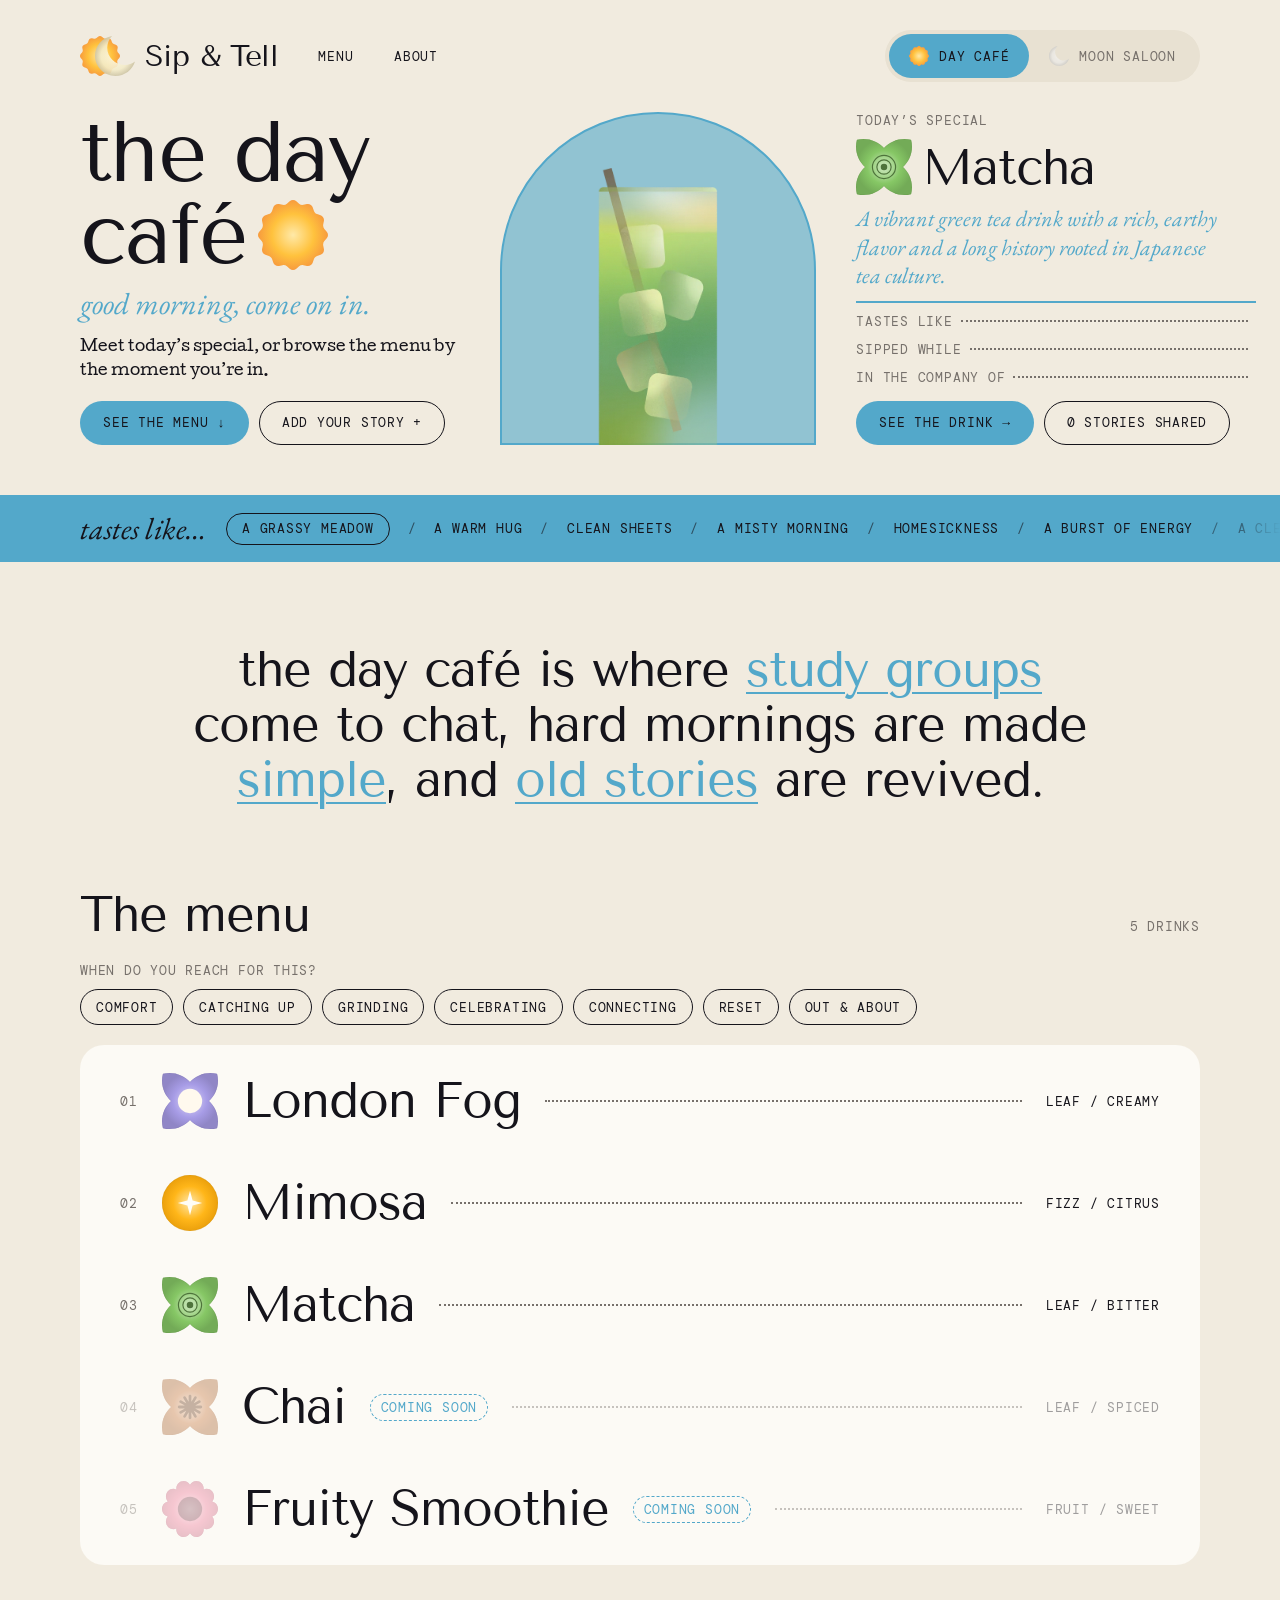
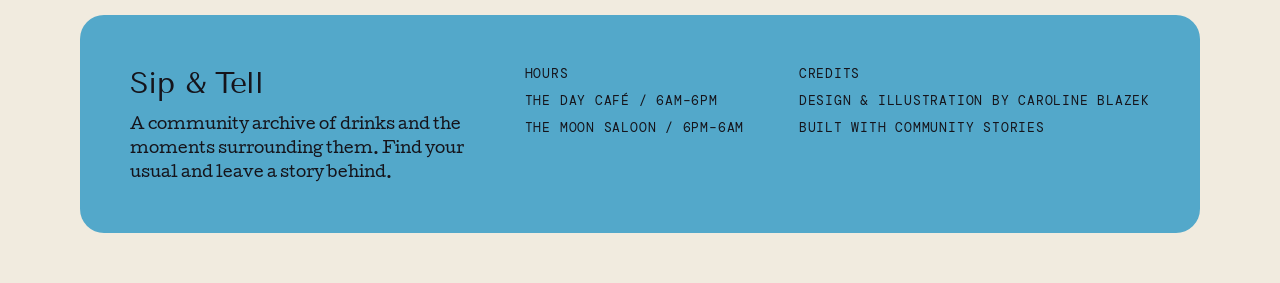
==== commit 131a0b85: "Final refinements" ====
--- a/day/index.html
+++ b/day/index.html
@@ -10,7 +10,7 @@
   <meta property="og:site_name" content="Sip &amp; Tell">
   <meta property="og:title" content="The Day Café / Sip & Tell">
   <meta property="og:description" content="A community archive of drinks and the moments surrounding them. Visit the Day Café (6AM–6PM) or the Moon Saloon (6PM–6AM), and leave a story about your usual.">
-  <meta property="og:image" content="https://carolineblazek.github.io/sip-and-tell/assets/brand/social-preview.png">
+  <meta property="og:image" content="https://carolineblazek.com/sip-and-tell/assets/brand/social-preview.png">
   <meta property="og:image:width" content="1200">
   <meta property="og:image:height" content="630">
   <meta property="og:image:alt" content="The Sip &amp; Tell eclipse logo beside a matcha in a blue arch and a margarita in a pink arch.">
--- a/tokens.css
+++ b/tokens.css
@@ -103,8 +103,8 @@
     --space-section: 20px;
     --space-block: 20px;
     --fs-wordmark: 20px;
-    --fs-location: 70px;
-    --icon-location: 60px;
+    --fs-location: 58px;
+    --icon-location: 48px;
     --fs-display: 30px;   /* drink titles; mark sits left of the name */
     --fs-header: 30px;
     --fs-header-italic: 24px;
--- a/styles.css
+++ b/styles.css
@@ -33,6 +33,7 @@
    showing so fast loads don't flash, then the moon drifts across the turning sun. */
 .loader { position: fixed; inset: 0; display: grid; place-items: center; background: var(--page); opacity: 0; animation: loader-in .4s ease .3s forwards; }
 .loader-mark { overflow: visible; }
+.loader-mark g { clip-path: none; } /* the logo's built-in clip box cut the moon off at the end of its drift */
 .loader-sun { transform-box: fill-box; transform-origin: center; animation: sun-spin 6s linear infinite; }
 .loader-moon { animation: loader-eclipse 1.6s ease-in-out infinite alternate; }
 @keyframes loader-in { to { opacity: 1; } }
@@ -204,9 +205,11 @@
 .filters { display: flex; flex-direction: column; gap: var(--space-group); margin-bottom: var(--space-item); }
 .chips { display: flex; flex-wrap: wrap; gap: var(--space-group); }
 .chip {
-  display: inline-flex; align-items: center; min-height: 44px; padding: 6px 15px; border: 1px solid var(--ink); border-radius: var(--radius-pill);
+  position: relative; display: inline-flex; align-items: center; min-height: 36px; padding: 6px 15px; border: 1px solid var(--ink); border-radius: var(--radius-pill);
   font: var(--fs-meta)/1 var(--font-mono); letter-spacing: var(--ls-meta); text-transform: uppercase;
 }
+/* The pill looks slimmer, but its tap area still reaches 44px tall (it spills into the 10px row gap) */
+.chip::after { content: ""; position: absolute; inset: -4px 0; }
 .chip-x { display: none; margin-left: 6px; }
 .chip[aria-pressed="true"] { background: var(--accent); border-color: var(--accent); color: var(--on-accent); }
 .chip[aria-pressed="true"] .chip-x { display: inline; }
@@ -242,7 +245,7 @@
 .pop-card { display: flex; flex-direction: column; gap: 15px; padding: 20px; background: var(--card); border: var(--stroke-accent) solid var(--accent); border-radius: var(--radius-card); }
 .tags { display: flex; flex-wrap: wrap; gap: 8px; }
 /* The tags are the range of answers, not a ranking, so they share one fill */
-.tag { padding: 6px 12px; border-radius: var(--radius-pill); font: var(--fs-meta)/1 var(--font-mono); letter-spacing: var(--ls-meta); text-transform: uppercase; color: var(--on-accent); background: var(--accent); }
+.tag { padding: 6px 12px; border-radius: var(--radius-pill); font: var(--fs-meta)/1 var(--font-mono); letter-spacing: var(--ls-meta); text-transform: uppercase; color: var(--on-accent); background: var(--accent-60); } /* softer than the solid buttons beside them */
 /* Illustration boxes: accent-60 card, drink fills the width and sits on the bottom */
 .pop-illo { display: flex; justify-content: center; align-items: flex-end; padding: 30px; background: linear-gradient(var(--accent-60), var(--accent-60)), var(--card); border: var(--stroke-accent) solid var(--accent); border-radius: var(--radius-card); overflow: hidden; }
 .pop-illo img { width: 100%; height: auto; }
@@ -253,6 +256,19 @@
 .footer-card { display: flex; flex-direction: column; gap: 15px; padding: 28px 24px; background: var(--accent); color: var(--on-accent); border-radius: var(--radius-card); }
 .footer-col { display: flex; flex-direction: column; gap: var(--space-group); }
 .footer-project .t-body { max-width: 340px; }
+
+@media (max-width: 767px) {
+  /* Phones: smaller hero arch, menu rows and popups, and a tighter footer, so more of the page shows at once */
+  .stage { width: min(100%, 250px); }
+  .row-main { min-height: 52px; padding-block: 8px; }
+  .row-name { font-size: 24px; }
+  .row-mark { width: 30px; height: 30px; }
+  .pop-illo { height: 240px; padding: 20px; }
+  .pop-illo img { width: auto; max-width: 100%; height: 100%; object-fit: contain; object-position: bottom; }
+  .footer-card { gap: 12px; padding: 20px; }
+  .footer-col { gap: 5px; }
+  .footer-col + .footer-col { padding-top: 4px; }
+}
 
 /* ---------- drink page ---------- */
 
@@ -271,7 +287,9 @@
 .traits { display: flex; gap: var(--space-item); flex-wrap: wrap; }
 .traits > span { display: flex; flex-direction: column; gap: 4px; }
 .mark-card { display: flex; align-items: flex-end; justify-content: center; padding: 30px 20px; background: linear-gradient(var(--accent-60), var(--accent-60)), var(--card); border: var(--stroke-accent) solid var(--accent); border-radius: var(--radius-card); overflow: hidden; }
-.mark-card img { width: 100%; height: auto; min-height: 0; max-height: 100%; object-fit: contain; object-position: bottom; }
+.mark-card img { width: auto; max-width: 100%; height: 100%; min-height: 0; object-fit: contain; object-position: bottom; }
+/* Stacked (phone to small laptop): a set height so the drink stays whole and the name sits close below it */
+.mark-card { height: clamp(260px, 52vw, 480px); }
 
 .recipe-card { display: flex; flex-direction: column; gap: 15px; }
 .recipe-top { display: flex; flex-direction: column; gap: 15px; }
@@ -332,8 +350,10 @@
 .icon-lists { display: flex; flex-direction: column; gap: var(--space-item); width: 100%; }
 .icon-group { display: flex; flex-direction: column; gap: 15px; }
 .icon-row { display: flex; flex-wrap: wrap; gap: 15px; }
+@media (max-width: 767px) { .icon-row { justify-content: center; } } /* phones: 3 over 2, centered */
 .icon-row li { display: flex; flex-direction: column; align-items: center; gap: var(--space-group); width: 72px; }
 .icon-tile { display: grid; place-items: center; width: 72px; height: 72px; }
+@media (max-width: 767px) { .icon-example img { width: 120px; height: 120px; } } /* phones: the example icon no longer dwarfs the key */
 .icon-tile img { width: 100%; height: 100%; }
 .icon-core { background: #DCD6E4; border-radius: var(--radius-inner); }
 .icon-core img { width: 34px; height: 34px; }
@@ -360,7 +380,10 @@
   .row-main { min-height: 84px; padding: 16px 28px; gap: 24px; }
   .row-mark { width: 56px; height: 56px; }
 
-  .footer-card { flex-direction: row; justify-content: space-between; gap: 40px; padding: var(--space-block); }
+  /* Tablet: project line on top, hours and credits side by side under it; three columns from 1024 */
+  .footer-card { display: grid; grid-template-columns: auto auto; justify-content: start; gap: 24px 60px; padding: var(--space-block); }
+  .footer-project { grid-column: 1 / -1; }
+  .row-meta { white-space: nowrap; }
 
   .crumbs { display: block; }
   .stories { margin-inline: 0; padding-inline: 0; }
@@ -383,9 +406,6 @@
   .special-name .mark { width: 56px; height: 56px; }
   .special-name span { white-space: nowrap; } /* a two-line name would push the hero past the arch's 360px */
 
-  /* Standard box size: every drink hero is the same height, whatever the illustration's proportions */
-  .drink-hero { display: grid; grid-template-columns: 1fr 560px; grid-template-rows: 680px; gap: 30px; }
-  .mark-card { height: 100%; }
   .title-card { gap: 30px; }
   .drink-mark { width: 70px; height: 70px; }
   .details div { flex-direction: row; gap: 30px; }
@@ -420,15 +440,44 @@
   .menu-row.is-published:focus-within .row-main { background: var(--accent); color: var(--on-accent); }
   .menu-row.is-published:hover .row-num,
   .menu-row.is-published:hover .row-meta { color: var(--on-accent); }
-  .drink-pop { position: absolute; z-index: 5; right: var(--space-item); top: -10px; flex-direction: row; margin: 0; pointer-events: auto; }
-  .row-main[aria-expanded="true"] + .drink-pop { display: none; }
+  /* Popup: always laid out, hidden until hover. The cards spring up one after the other
+     and the drink rises into its box a beat later; leaving fades them out quickly. */
+  .drink-pop { display: flex; position: absolute; z-index: 5; right: var(--space-item); top: -10px; flex-direction: row; margin: 0; visibility: hidden; pointer-events: none; transition: visibility 0s linear .15s; }
+  .pop-card, .pop-illo { opacity: 0; transform: translateY(12px) scale(.96); transform-origin: 50% 100%; transition: opacity .15s ease, transform .15s ease; }
+  .pop-illo img { transform: translateY(24px); transition: transform .15s ease; }
   .menu-row.is-published:hover .drink-pop,
-  .menu-row.is-published:focus-within .drink-pop { display: flex; }
+  .menu-row.is-published:focus-within .drink-pop { visibility: visible; pointer-events: auto; transition-delay: 0s; }
+  .menu-row.is-published:hover :is(.pop-card, .pop-illo),
+  .menu-row.is-published:focus-within :is(.pop-card, .pop-illo) { opacity: 1; transform: none; transition: opacity .2s ease, transform .4s cubic-bezier(.3, 1.4, .5, 1); }
+  .menu-row.is-published:hover .pop-illo,
+  .menu-row.is-published:focus-within .pop-illo { transition-delay: .06s; }
+  .menu-row.is-published:hover .pop-illo img,
+  .menu-row.is-published:focus-within .pop-illo img { transform: none; transition: transform .5s cubic-bezier(.3, 1.4, .5, 1) .14s; }
   .pop-card { width: 400px; align-self: flex-start; } /* fits the longest name, Shirley Temple, on one line; hugs its content beside the taller illustration */
   .pop-illo { width: 330px; }
 }
 
 /* Wide desktop: the three-column hero from the Figma desktop page */
+
+/* Tablet portrait to small laptop: menu names step down a size so a coming-soon row keeps its leader and type */
+@media (min-width: 768px) and (max-width: 1023px) {
+  .row-name { font-size: 34px; }
+  .row-main { gap: 14px; padding-inline: 22px; }
+  .row-mark { width: 44px; height: 44px; }
+  .row-leader { min-width: 8px; }
+}
+
+@media (min-width: 1024px) {
+  .footer-card { display: flex; flex-direction: row; justify-content: space-between; gap: 40px; }
+}
+
+/* Side-by-side drink hero once the 560px illustration and the text both fit (below this the box ran off the page) */
+@media (min-width: 1100px) {
+  /* Standard box size: every drink hero is at least 680 tall, whatever the illustration's proportions.
+     The illustration column gives way on smaller laptops, and the row grows rather than letting long copy spill out. */
+  .drink-hero { display: grid; grid-template-columns: minmax(0, 1fr) min(560px, 44%); grid-template-rows: minmax(680px, auto); gap: 30px; }
+  .mark-card { height: 100%; }
+}
 
 @media (min-width: 1200px) {
   .hero { grid-template-columns: 380px 1fr 400px; }
@@ -463,7 +512,7 @@
 .q-question h2:focus { outline: none; }
 .q-body { display: flex; flex-direction: column; gap: 15px; }
 .q-dialog .chip.is-error { border-color: var(--error); }
-.q-drinks { display: grid; grid-template-columns: repeat(2, 1fr); gap: 10px; }
+.q-drinks { display: grid; grid-template-columns: repeat(min(var(--n, 2), 3), 1fr); gap: 10px; }
 .q-drink-card {
   display: flex; flex-direction: column; align-items: center; gap: var(--space-group); padding: 15px 10px;
   border: 1px solid var(--ink-10); border-radius: var(--radius-inner); text-align: center;
@@ -505,6 +554,12 @@
 .q-field.is-error { border-color: var(--error); }
 .q-field .q-count { align-self: flex-end; }
 .q-note, .q-error-msg { display: flex; gap: 8px; align-items: baseline; }
+/* Both moment slots used: the picks and the note turn the error color so the limit is obvious */
+.q-options.is-full .q-option[aria-pressed="true"] { background: var(--error-10); border-color: var(--error); }
+.q-options.is-full .q-option[aria-pressed="true"] .q-dot { background: var(--error); border-color: var(--error); }
+.q-options.is-full .q-own:has(input:not(:placeholder-shown)) { border-color: var(--error); }
+.q-options.is-full .q-note { color: var(--error); }
+.q-options.is-full .q-note::before { background: var(--error); }
 .q-note::before, .q-error-msg::before { content: ""; flex: none; width: 6px; height: 6px; border-radius: 50%; background: var(--muted); transform: translateY(-2px); }
 .q-error-msg { color: var(--error); }
 .q-error-msg::before { background: var(--error); }
@@ -520,10 +575,11 @@
 .q-leave-card .button-row { justify-content: flex-end; }
 
 @media (min-width: 768px) {
-  .q-dialog { width: min(760px, calc(100% - 40px)); height: auto; max-height: calc(100% - 40px); margin: auto; border: var(--stroke-accent) solid var(--accent); border-radius: var(--radius-card); }
+  /* Hugs each step and stays pinned near the top, so answers that open up extend it downward instead of shifting it */
+  .q-dialog { width: min(760px, calc(100% - 40px)); height: fit-content; max-height: calc(100% - 7vh - 20px); margin: 7vh auto auto; border: var(--stroke-accent) solid var(--accent); border-radius: var(--radius-card); }
   .q-card { min-height: 0; padding: var(--space-block); gap: var(--space-item); }
   .q-wide { display: inline; }
-  .q-drinks { grid-template-columns: repeat(4, 1fr); }
+  .q-drinks { grid-template-columns: repeat(min(var(--n, 4), 4), 1fr); } /* one row while the space has four or fewer drinks */
   .q-nav { margin-top: var(--space-group); }
 }
 
